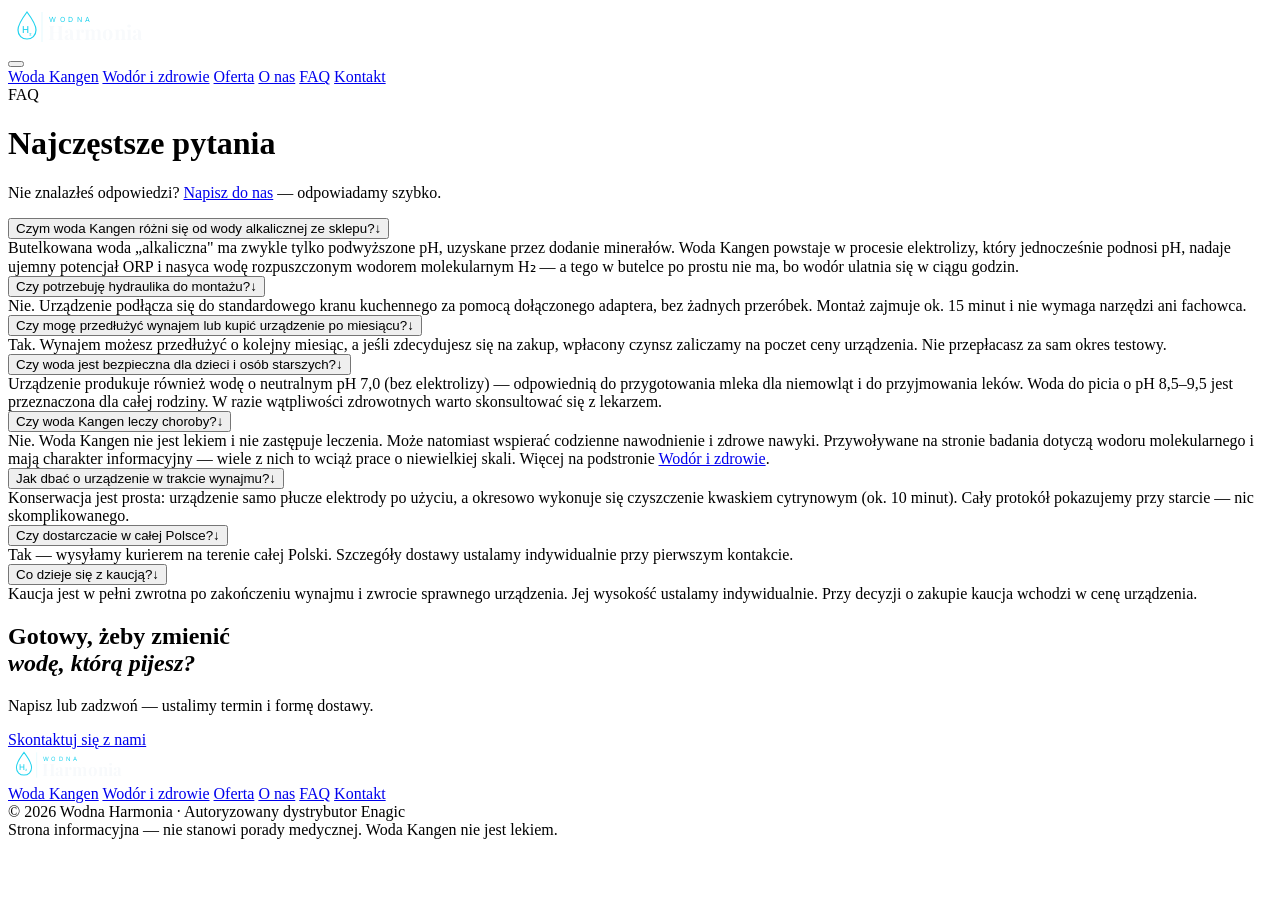
==== faq.html @ f861842d "Add files via upload" ====
<!DOCTYPE html>
<html lang="pl">
<head>
<meta charset="UTF-8">
<meta name="viewport" content="width=device-width, initial-scale=1.0">
<title>FAQ — najczęstsze pytania o wodę Kangen | Wodna Harmonia</title>
<meta name="description" content="Odpowiedzi na najczęstsze pytania o wynajem i zakup jonizatora Enagic, montaż, bezpieczeństwo wody Kangen oraz różnice względem wody alkalicznej ze sklepu.">
<meta name="keywords" content="woda kangen pytania, jonizator wody wynajem, kangen k8 montaż, woda wodorowa FAQ, jonizator Enagic">
<link rel="canonical" href="https://wodnaharmonia.pl/faq.html">
<script type="application/ld+json">
{
  "@context": "https://schema.org",
  "@type": "FAQPage",
  "mainEntity": [
    {"@type":"Question","name":"Czym woda Kangen różni się od wody alkalicznej ze sklepu?","acceptedAnswer":{"@type":"Answer","text":"Butelkowana woda alkaliczna ma zwykle tylko podwyższone pH, uzyskane przez dodanie minerałów. Woda Kangen powstaje w procesie elektrolizy, który jednocześnie podnosi pH, nadaje ujemny potencjał ORP i nasyca wodę rozpuszczonym wodorem molekularnym H₂, który ulatnia się z butelki w ciągu godzin."}},
    {"@type":"Question","name":"Czy potrzebuję hydraulika do montażu jonizatora?","acceptedAnswer":{"@type":"Answer","text":"Nie. Urządzenie podłącza się do standardowego kranu kuchennego za pomocą dołączonego adaptera, bez przeróbek. Montaż zajmuje około 15 minut i nie wymaga narzędzi ani fachowca."}},
    {"@type":"Question","name":"Czy mogę przedłużyć wynajem lub kupić urządzenie po miesiącu?","acceptedAnswer":{"@type":"Answer","text":"Tak. Wynajem możesz przedłużyć o kolejny miesiąc, a jeśli zdecydujesz się na zakup, wpłacony czynsz zaliczamy na poczet ceny urządzenia."}},
    {"@type":"Question","name":"Czy woda Kangen jest bezpieczna dla dzieci i osób starszych?","acceptedAnswer":{"@type":"Answer","text":"Urządzenie produkuje również wodę o neutralnym pH 7,0 bez elektrolizy, odpowiednią do przygotowania mleka dla niemowląt i do przyjmowania leków. Woda do picia o pH 8,5–9,5 jest przeznaczona dla całej rodziny."}},
    {"@type":"Question","name":"Czy woda Kangen leczy choroby?","acceptedAnswer":{"@type":"Answer","text":"Nie. Woda Kangen nie jest lekiem i nie zastępuje leczenia. Może wspierać codzienne nawodnienie i zdrowe nawyki. Przywoływane badania dotyczą wodoru molekularnego i mają charakter informacyjny."}},
    {"@type":"Question","name":"Czy dostarczacie jonizator w całej Polsce?","acceptedAnswer":{"@type":"Answer","text":"Tak, wysyłamy kurierem na terenie całej Polski. Szczegóły dostawy ustalamy indywidualnie przy pierwszym kontakcie."}},
    {"@type":"Question","name":"Co dzieje się z kaucją za wynajem?","acceptedAnswer":{"@type":"Answer","text":"Kaucja jest w pełni zwrotna po zakończeniu wynajmu i zwrocie sprawnego urządzenia. Przy decyzji o zakupie kaucja wchodzi w cenę urządzenia."}}
  ]
}
</script>
<link rel="icon" type="image/svg+xml" href="data:image/svg+xml,<svg xmlns='http://www.w3.org/2000/svg' viewBox='0 0 32 32'><rect width='32' height='32' rx='6' fill='%230a1628'/><path d='M16 4 C16 4 8 14 8 19 C8 23.4 11.6 27 16 27 C20.4 27 24 23.4 24 19 C24 14 16 4 16 4Z' fill='none' stroke='%2322d3ee' stroke-width='1.5'/><text x='11' y='21' font-size='9' font-weight='500' fill='%2322d3ee' font-family='Inter,sans-serif'>H</text><text x='18' y='22' font-size='6' fill='%2322d3ee' font-family='Inter,sans-serif'>₂</text></svg>">
<link rel="preconnect" href="https://fonts.googleapis.com">
<link rel="preconnect" href="https://fonts.gstatic.com" crossorigin>
<link href="https://fonts.googleapis.com/css2?family=Playfair+Display:wght@700;900&family=Inter:wght@300;400;500;600&display=swap" rel="stylesheet">
<link rel="stylesheet" href="assets/styles.css">
</head>
<body>

<div class="bg-base"></div>
<div class="bubble-field" id="bubbles" aria-hidden="true"></div>

<nav>
  <div class="nav-logo">
    <a href="index.html" aria-label="Wodna Harmonia — strona główna">
      <svg height="38" viewBox="0 0 160 38" fill="none" xmlns="http://www.w3.org/2000/svg">
        <path d="M19 4 C19 4 10 16 10 22 C10 27.5 14 31 19 31 C24 31 28 27.5 28 22 C28 16 19 4 19 4Z" fill="none" stroke="#22d3ee" stroke-width="1.2"/>
        <text x="13.5" y="24.5" font-size="9.5" font-weight="500" fill="#22d3ee" font-family="Inter,sans-serif">H</text>
        <text x="20.5" y="25.5" font-size="6" font-weight="400" fill="#22d3ee" font-family="Inter,sans-serif">₂</text>
        <line x1="34" y1="4" x2="34" y2="34" stroke="#22d3ee" stroke-width="0.4" stroke-opacity="0.3"/>
        <text x="41" y="14" font-size="7" font-weight="400" fill="#22d3ee" font-family="Inter,sans-serif" letter-spacing="3.5">WODNA</text>
        <text x="40" y="32" font-size="20" font-weight="700" fill="#f8fafc" font-family="Playfair Display,Georgia,serif" letter-spacing="0.3">Harmonia</text>
      </svg>
    </a>
  </div>
  <button class="nav-toggle" id="navToggle" aria-label="Otwórz menu" aria-expanded="false">
    <span></span><span></span><span></span>
  </button>
  <div class="nav-links" id="navLinks">
    <a href="woda-kangen.html">Woda Kangen</a>
    <a href="wodor-i-zdrowie.html">Wodór i zdrowie</a>
    <a href="oferta.html">Oferta</a>
    <a href="o-nas.html">O nas</a>
    <a href="faq.html" class="active" aria-current="page">FAQ</a>
    <a href="kontakt.html" class="nav-cta">Kontakt</a>
  </div>
</nav>

<header class="page-head">
  <div class="container">
    <div class="section-eyebrow">FAQ</div>
    <h1 class="section-title">Najczęstsze pytania</h1>
    <p class="section-lead">Nie znalazłeś odpowiedzi? <a href="kontakt.html" class="teaser-link">Napisz do nas</a> — odpowiadamy szybko.</p>
  </div>
</header>

<section>
  <div class="container">
    <div class="faq-list">
      <div class="faq-item">
        <button class="faq-q">Czym woda Kangen różni się od wody alkalicznej ze sklepu?<span class="faq-arrow">↓</span></button>
        <div class="faq-a">Butelkowana woda „alkaliczna" ma zwykle tylko podwyższone pH, uzyskane przez dodanie minerałów. Woda Kangen powstaje w procesie elektrolizy, który jednocześnie podnosi pH, nadaje ujemny potencjał ORP i nasyca wodę rozpuszczonym wodorem molekularnym H₂ — a tego w butelce po prostu nie ma, bo wodór ulatnia się w ciągu godzin.</div>
      </div>
      <div class="faq-item">
        <button class="faq-q">Czy potrzebuję hydraulika do montażu?<span class="faq-arrow">↓</span></button>
        <div class="faq-a">Nie. Urządzenie podłącza się do standardowego kranu kuchennego za pomocą dołączonego adaptera, bez żadnych przeróbek. Montaż zajmuje ok. 15 minut i nie wymaga narzędzi ani fachowca.</div>
      </div>
      <div class="faq-item">
        <button class="faq-q">Czy mogę przedłużyć wynajem lub kupić urządzenie po miesiącu?<span class="faq-arrow">↓</span></button>
        <div class="faq-a">Tak. Wynajem możesz przedłużyć o kolejny miesiąc, a jeśli zdecydujesz się na zakup, wpłacony czynsz zaliczamy na poczet ceny urządzenia. Nie przepłacasz za sam okres testowy.</div>
      </div>
      <div class="faq-item">
        <button class="faq-q">Czy woda jest bezpieczna dla dzieci i osób starszych?<span class="faq-arrow">↓</span></button>
        <div class="faq-a">Urządzenie produkuje również wodę o neutralnym pH 7,0 (bez elektrolizy) — odpowiednią do przygotowania mleka dla niemowląt i do przyjmowania leków. Woda do picia o pH 8,5–9,5 jest przeznaczona dla całej rodziny. W razie wątpliwości zdrowotnych warto skonsultować się z lekarzem.</div>
      </div>
      <div class="faq-item">
        <button class="faq-q">Czy woda Kangen leczy choroby?<span class="faq-arrow">↓</span></button>
        <div class="faq-a">Nie. Woda Kangen nie jest lekiem i nie zastępuje leczenia. Może natomiast wspierać codzienne nawodnienie i zdrowe nawyki. Przywoływane na stronie badania dotyczą wodoru molekularnego i mają charakter informacyjny — wiele z nich to wciąż prace o niewielkiej skali. Więcej na podstronie <a href="wodor-i-zdrowie.html" class="teaser-link">Wodór i zdrowie</a>.</div>
      </div>
      <div class="faq-item">
        <button class="faq-q">Jak dbać o urządzenie w trakcie wynajmu?<span class="faq-arrow">↓</span></button>
        <div class="faq-a">Konserwacja jest prosta: urządzenie samo płucze elektrody po użyciu, a okresowo wykonuje się czyszczenie kwaskiem cytrynowym (ok. 10 minut). Cały protokół pokazujemy przy starcie — nic skomplikowanego.</div>
      </div>
      <div class="faq-item">
        <button class="faq-q">Czy dostarczacie w całej Polsce?<span class="faq-arrow">↓</span></button>
        <div class="faq-a">Tak — wysyłamy kurierem na terenie całej Polski. Szczegóły dostawy ustalamy indywidualnie przy pierwszym kontakcie.</div>
      </div>
      <div class="faq-item">
        <button class="faq-q">Co dzieje się z kaucją?<span class="faq-arrow">↓</span></button>
        <div class="faq-a">Kaucja jest w pełni zwrotna po zakończeniu wynajmu i zwrocie sprawnego urządzenia. Jej wysokość ustalamy indywidualnie. Przy decyzji o zakupie kaucja wchodzi w cenę urządzenia.</div>
      </div>
    </div>
  </div>
</section>

<section class="cta-final divider-top">
  <div class="container">
    <h2>Gotowy, żeby zmienić<br><em style="color:var(--electric);">wodę, którą pijesz?</em></h2>
    <p>Napisz lub zadzwoń — ustalimy termin i formę dostawy.</p>
    <a href="kontakt.html" class="btn-primary">Skontaktuj się z nami</a>
  </div>
</section>

<footer>
  <div class="footer-grid">
    <div class="nav-logo">
      <svg height="32" viewBox="0 0 160 38" fill="none" xmlns="http://www.w3.org/2000/svg">
        <path d="M19 4 C19 4 10 16 10 22 C10 27.5 14 31 19 31 C24 31 28 27.5 28 22 C28 16 19 4 19 4Z" fill="none" stroke="#22d3ee" stroke-width="1.2"/>
        <text x="13.5" y="24.5" font-size="9.5" font-weight="500" fill="#22d3ee" font-family="Inter,sans-serif">H</text>
        <text x="20.5" y="25.5" font-size="6" font-weight="400" fill="#22d3ee" font-family="Inter,sans-serif">₂</text>
        <line x1="34" y1="4" x2="34" y2="34" stroke="#22d3ee" stroke-width="0.4" stroke-opacity="0.3"/>
        <text x="41" y="14" font-size="7" font-weight="400" fill="#22d3ee" font-family="Inter,sans-serif" letter-spacing="3.5">WODNA</text>
        <text x="40" y="32" font-size="20" font-weight="700" fill="#f8fafc" font-family="Playfair Display,Georgia,serif" letter-spacing="0.3">Harmonia</text>
      </svg>
    </div>
    <div class="footer-links">
      <a href="woda-kangen.html">Woda Kangen</a>
      <a href="wodor-i-zdrowie.html">Wodór i zdrowie</a>
      <a href="oferta.html">Oferta</a>
      <a href="o-nas.html">O nas</a>
      <a href="faq.html">FAQ</a>
      <a href="kontakt.html">Kontakt</a>
    </div>
  </div>
  <div class="footer-bottom">
    <div>© 2026 Wodna Harmonia · Autoryzowany dystrybutor Enagic</div>
    <div>Strona informacyjna — nie stanowi porady medycznej. Woda Kangen nie jest lekiem.</div>
  </div>
</footer>

<script src="assets/script.js" defer></script>
</body>
</html>
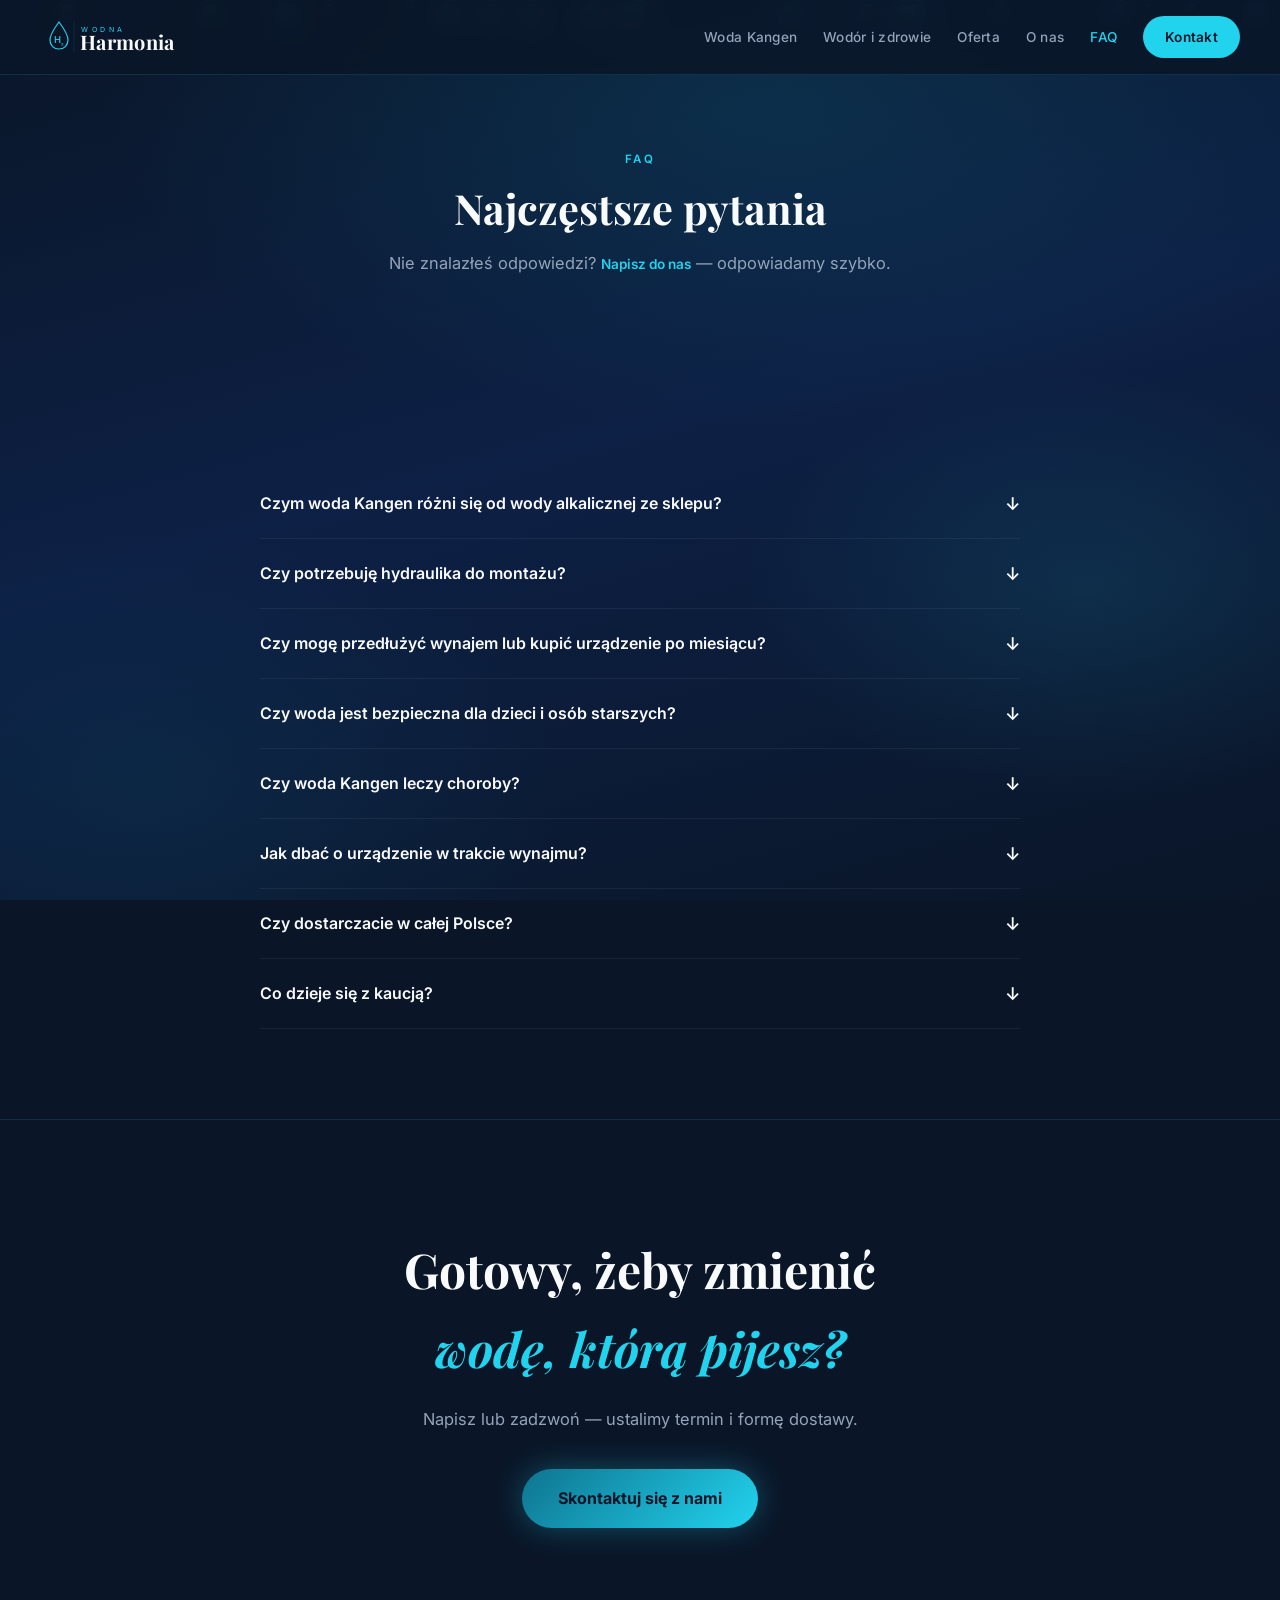
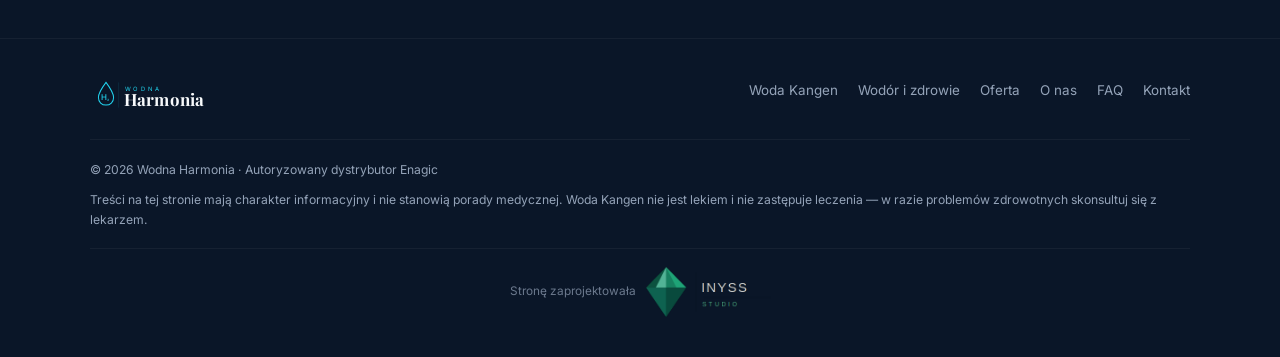
==== commit 72736932: "Add files via upload" ====
--- a/faq.html
+++ b/faq.html
@@ -3,6 +3,8 @@
 <head>
 <meta charset="UTF-8">
 <meta name="viewport" content="width=device-width, initial-scale=1.0">
+<meta name="theme-color" content="#0a1628">
+<meta name="robots" content="index, follow">
 <title>FAQ — najczęstsze pytania o wodę Kangen | Wodna Harmonia</title>
 <meta name="description" content="Odpowiedzi na najczęstsze pytania o wynajem i zakup jonizatora Enagic, montaż, bezpieczeństwo wody Kangen oraz różnice względem wody alkalicznej ze sklepu.">
 <meta name="keywords" content="woda kangen pytania, jonizator wody wynajem, kangen k8 montaż, woda wodorowa FAQ, jonizator Enagic">
@@ -14,11 +16,11 @@
   "mainEntity": [
     {"@type":"Question","name":"Czym woda Kangen różni się od wody alkalicznej ze sklepu?","acceptedAnswer":{"@type":"Answer","text":"Butelkowana woda alkaliczna ma zwykle tylko podwyższone pH, uzyskane przez dodanie minerałów. Woda Kangen powstaje w procesie elektrolizy, który jednocześnie podnosi pH, nadaje ujemny potencjał ORP i nasyca wodę rozpuszczonym wodorem molekularnym H₂, który ulatnia się z butelki w ciągu godzin."}},
     {"@type":"Question","name":"Czy potrzebuję hydraulika do montażu jonizatora?","acceptedAnswer":{"@type":"Answer","text":"Nie. Urządzenie podłącza się do standardowego kranu kuchennego za pomocą dołączonego adaptera, bez przeróbek. Montaż zajmuje około 15 minut i nie wymaga narzędzi ani fachowca."}},
-    {"@type":"Question","name":"Czy mogę przedłużyć wynajem lub kupić urządzenie po miesiącu?","acceptedAnswer":{"@type":"Answer","text":"Tak. Wynajem możesz przedłużyć o kolejny miesiąc, a jeśli zdecydujesz się na zakup, wpłacony czynsz zaliczamy na poczet ceny urządzenia."}},
+    {"@type":"Question","name":"Czy mogę przedłużyć wynajem lub kupić urządzenie po miesiącu?","acceptedAnswer":{"@type":"Answer","text":"Tak. Wynajem możesz przedłużyć o kolejny miesiąc. Jeśli zdecydujesz się na własny jonizator, jako autoryzowani dystrybutorzy Enagic pomożemy Ci go kupić."}},
     {"@type":"Question","name":"Czy woda Kangen jest bezpieczna dla dzieci i osób starszych?","acceptedAnswer":{"@type":"Answer","text":"Urządzenie produkuje również wodę o neutralnym pH 7,0 bez elektrolizy, odpowiednią do przygotowania mleka dla niemowląt i do przyjmowania leków. Woda do picia o pH 8,5–9,5 jest przeznaczona dla całej rodziny."}},
     {"@type":"Question","name":"Czy woda Kangen leczy choroby?","acceptedAnswer":{"@type":"Answer","text":"Nie. Woda Kangen nie jest lekiem i nie zastępuje leczenia. Może wspierać codzienne nawodnienie i zdrowe nawyki. Przywoływane badania dotyczą wodoru molekularnego i mają charakter informacyjny."}},
     {"@type":"Question","name":"Czy dostarczacie jonizator w całej Polsce?","acceptedAnswer":{"@type":"Answer","text":"Tak, wysyłamy kurierem na terenie całej Polski. Szczegóły dostawy ustalamy indywidualnie przy pierwszym kontakcie."}},
-    {"@type":"Question","name":"Co dzieje się z kaucją za wynajem?","acceptedAnswer":{"@type":"Answer","text":"Kaucja jest w pełni zwrotna po zakończeniu wynajmu i zwrocie sprawnego urządzenia. Przy decyzji o zakupie kaucja wchodzi w cenę urządzenia."}}
+    {"@type":"Question","name":"Co dzieje się z kaucją za wynajem?","acceptedAnswer":{"@type":"Answer","text":"Kaucja jest w pełni zwrotna po zakończeniu wynajmu i zwrocie sprawnego urządzenia."}}
   ]
 }
 </script>
@@ -80,7 +82,7 @@
       </div>
       <div class="faq-item">
         <button class="faq-q">Czy mogę przedłużyć wynajem lub kupić urządzenie po miesiącu?<span class="faq-arrow">↓</span></button>
-        <div class="faq-a">Tak. Wynajem możesz przedłużyć o kolejny miesiąc, a jeśli zdecydujesz się na zakup, wpłacony czynsz zaliczamy na poczet ceny urządzenia. Nie przepłacasz za sam okres testowy.</div>
+        <div class="faq-a">Tak. Wynajem możesz przedłużyć o kolejny miesiąc. A jeśli zdecydujesz się na własny jonizator, jako autoryzowani dystrybutorzy Enagic pomożemy Ci go kupić.</div>
       </div>
       <div class="faq-item">
         <button class="faq-q">Czy woda jest bezpieczna dla dzieci i osób starszych?<span class="faq-arrow">↓</span></button>
@@ -100,7 +102,7 @@
       </div>
       <div class="faq-item">
         <button class="faq-q">Co dzieje się z kaucją?<span class="faq-arrow">↓</span></button>
-        <div class="faq-a">Kaucja jest w pełni zwrotna po zakończeniu wynajmu i zwrocie sprawnego urządzenia. Jej wysokość ustalamy indywidualnie. Przy decyzji o zakupie kaucja wchodzi w cenę urządzenia.</div>
+        <div class="faq-a">Kaucja jest w pełni zwrotna po zakończeniu wynajmu i zwrocie sprawnego urządzenia. Jej wysokość ustalamy indywidualnie.</div>
       </div>
     </div>
   </div>
@@ -137,7 +139,13 @@
   </div>
   <div class="footer-bottom">
     <div>© 2026 Wodna Harmonia · Autoryzowany dystrybutor Enagic</div>
-    <div>Strona informacyjna — nie stanowi porady medycznej. Woda Kangen nie jest lekiem.</div>
+    <div>Treści na tej stronie mają charakter informacyjny i nie stanowią porady medycznej. Woda Kangen nie jest lekiem i nie zastępuje leczenia — w razie problemów zdrowotnych skonsultuj się z lekarzem.</div>
+  </div>
+  <div class="footer-credit">
+    <span>Stronę zaprojektowała</span>
+    <a href="https://inyss-studio.pl" target="_blank" rel="noopener">
+      <img width="125" height="50" loading="lazy" decoding="async" src="[data-uri]" alt="Inyss Studio">
+    </a>
   </div>
 </footer>
 
--- a/assets/styles.css
+++ b/assets/styles.css
@@ -0,0 +1,397 @@
+/* ============================================================
+   WODNA HARMONIA — wspólne style dla wszystkich podstron
+   Edytuj ten jeden plik, żeby zmienić wygląd całej witryny.
+   ============================================================ */
+
+:root {
+  --ink: #0a1628;
+  --deep: #0d2045;
+  --mid: #1a3a6b;
+  --teal: #0e7490;
+  --electric: #22d3ee;
+  --glow: #67e8f9;
+  --white: #f8fafc;
+  --muted: #94a3b8;
+  --card: rgba(255,255,255,0.04);
+  --border: rgba(34,211,238,0.15);
+}
+
+*, *::before, *::after { box-sizing: border-box; margin: 0; padding: 0; }
+html { scroll-behavior: smooth; }
+
+body {
+  font-family: 'Inter', sans-serif;
+  background: var(--ink);
+  color: var(--white);
+  overflow-x: hidden;
+  line-height: 1.65;
+}
+
+/* ── TŁO + BĄBELKI H₂ — widoczne na całej stronie, na każdej podstronie ── */
+.bg-base {
+  position: fixed; inset: 0; z-index: -2;
+  background:
+    radial-gradient(ellipse 80% 55% at 60% 12%, rgba(14,116,144,0.22) 0%, transparent 65%),
+    radial-gradient(ellipse 45% 40% at 85% 65%, rgba(34,211,238,0.10) 0%, transparent 60%),
+    radial-gradient(ellipse 50% 45% at 12% 88%, rgba(14,116,144,0.12) 0%, transparent 65%),
+    linear-gradient(165deg, #0a1628 0%, #0d2045 48%, #0a1628 100%);
+}
+.bubble-field { position: fixed; inset: 0; z-index: -1; overflow: hidden; pointer-events: none; }
+.bubble {
+  position: absolute; border-radius: 50%;
+  border: 1px solid rgba(34,211,238,0.28);
+  animation: rise linear infinite;
+}
+.bubble::after {
+  content: ''; position: absolute; inset: 3px; border-radius: 50%;
+  background: radial-gradient(circle at 30% 30%, rgba(103,232,249,0.35), transparent 70%);
+}
+@keyframes rise {
+  0%   { transform: translateY(110vh) scale(1);   opacity: 0; }
+  8%   { opacity: 0.9; }
+  92%  { opacity: 0.5; }
+  100% { transform: translateY(-12vh) scale(0.55); opacity: 0; }
+}
+nav, section, footer, main { position: relative; z-index: 1; }
+section { background: transparent; }
+
+/* ── NAWIGACJA (wspólna na wszystkich podstronach) ── */
+nav {
+  position: fixed; top: 0; width: 100%; z-index: 100;
+  padding: 16px 40px;
+  display: flex; justify-content: space-between; align-items: center;
+  background: rgba(10,22,40,0.88);
+  backdrop-filter: blur(12px);
+  border-bottom: 1px solid var(--border);
+}
+.nav-logo { display: flex; align-items: center; }
+.nav-logo a { display: flex; }
+.nav-logo svg { display: block; }
+.nav-toggle {
+  display: none; flex-direction: column; justify-content: center; gap: 5px;
+  width: 34px; height: 34px; background: none; border: none; cursor: pointer; padding: 0;
+}
+.nav-toggle span { display: block; width: 100%; height: 2px; background: var(--white); border-radius: 2px; }
+.nav-links { display: flex; gap: 26px; align-items: center; }
+.nav-links a {
+  color: var(--muted); text-decoration: none;
+  font-size: 0.85rem; font-weight: 500; letter-spacing: 0.02em;
+  transition: color 0.2s;
+}
+.nav-links a:hover { color: var(--electric); }
+.nav-links a.active { color: var(--electric); }
+.nav-cta {
+  background: var(--electric) !important; color: var(--ink) !important;
+  padding: 10px 22px; border-radius: 50px;
+  font-weight: 600 !important; letter-spacing: 0.02em;
+  transition: all 0.2s;
+}
+.nav-cta:hover { background: var(--glow) !important; transform: translateY(-1px); }
+
+@media (max-width: 880px) {
+  .nav-toggle { display: flex; }
+  .nav-links {
+    position: fixed; top: 66px; left: 0; right: 0;
+    background: rgba(10,22,40,0.97); backdrop-filter: blur(12px);
+    flex-direction: column; align-items: stretch; gap: 0;
+    border-bottom: 1px solid var(--border);
+    max-height: 0; overflow: hidden; transition: max-height 0.3s ease;
+  }
+  .nav-links.open { max-height: 420px; }
+  .nav-links a:not(.nav-cta) { padding: 16px 24px; border-bottom: 1px solid rgba(255,255,255,0.06); }
+  .nav-links a.nav-cta { margin: 14px 24px; text-align: center; border-radius: 50px; }
+}
+
+/* ── HERO (tylko strona główna) ── */
+.hero {
+  min-height: 92vh;
+  display: flex; align-items: center; justify-content: center;
+  position: relative; overflow: hidden;
+  padding: 130px 40px 70px; text-align: center;
+}
+.hero-content { max-width: 760px; }
+.hero-eyebrow {
+  display: inline-block;
+  font-size: 0.72rem; font-weight: 500;
+  letter-spacing: 0.15em; text-transform: uppercase;
+  color: var(--electric);
+  border: 1px solid var(--border);
+  padding: 7px 18px; border-radius: 50px;
+  margin-bottom: 28px;
+  background: rgba(34,211,238,0.06);
+}
+.hero h1 {
+  font-family: 'Playfair Display', serif;
+  font-size: clamp(2.3rem, 6vw, 4.1rem);
+  font-weight: 900; line-height: 1.1;
+  margin-bottom: 22px; letter-spacing: -0.02em;
+}
+.hero h1 em { font-style: normal; color: var(--electric); }
+.hero-sub {
+  font-size: 1.1rem; font-weight: 300; color: #cbd5e1;
+  max-width: 560px; margin: 0 auto 40px; line-height: 1.75;
+}
+.hero-actions { display: flex; gap: 16px; justify-content: center; flex-wrap: wrap; }
+.btn-primary {
+  background: linear-gradient(135deg, var(--teal), var(--electric));
+  color: var(--ink); font-weight: 700;
+  padding: 16px 36px; border-radius: 50px;
+  text-decoration: none; font-size: 1rem;
+  display: inline-block; border: none; cursor: pointer;
+  transition: all 0.25s; box-shadow: 0 0 30px rgba(34,211,238,0.3);
+}
+.btn-primary:hover { transform: translateY(-2px); box-shadow: 0 0 50px rgba(34,211,238,0.5); }
+.btn-ghost {
+  border: 1px solid var(--border); color: var(--white); font-weight: 500;
+  padding: 16px 36px; border-radius: 50px;
+  text-decoration: none; font-size: 1rem; display: inline-block;
+  transition: all 0.2s; background: rgba(255,255,255,0.03);
+}
+.btn-ghost:hover { background: rgba(255,255,255,0.07); border-color: var(--electric); }
+.hero-stats { margin-top: 56px; display: flex; gap: 40px; justify-content: center; flex-wrap: wrap; }
+.stat { text-align: center; }
+.stat-num { font-family: 'Playfair Display', serif; font-size: 1.8rem; font-weight: 700; color: var(--electric); display: block; }
+.stat-label { font-size: 0.74rem; color: var(--muted); letter-spacing: 0.04em; }
+
+/* ── NAGŁÓWEK PODSTRONY (zamiast pełnego hero) ── */
+.page-head { padding: 150px 40px 50px; text-align: center; }
+.page-head .container { max-width: 760px; margin: 0 auto; }
+.page-head .section-lead { margin: 0 auto; }
+
+/* ── WSPÓLNE: SEKCJA / KONTENER / NAGŁÓWKI ── */
+section { padding: 90px 40px; }
+.container { max-width: 1100px; margin: 0 auto; }
+.section-eyebrow {
+  font-size: 0.72rem; font-weight: 600;
+  letter-spacing: 0.18em; text-transform: uppercase;
+  color: var(--electric); margin-bottom: 14px;
+}
+.section-title {
+  font-family: 'Playfair Display', serif;
+  font-size: clamp(1.7rem, 4vw, 2.6rem);
+  font-weight: 700; line-height: 1.2; margin-bottom: 16px;
+}
+.section-lead { color: var(--muted); font-size: 1.03rem; max-width: 600px; line-height: 1.7; }
+.divider-top { border-top: 1px solid rgba(34,211,238,0.08); }
+
+/* ── TEASER KARTY (strona główna) ── */
+.teaser-grid { display: grid; grid-template-columns: repeat(3, 1fr); gap: 22px; margin-top: 52px; }
+.teaser-card {
+  background: var(--card); border: 1px solid var(--border);
+  border-radius: 20px; padding: 32px 26px;
+  display: flex; flex-direction: column; transition: all 0.25s;
+}
+.teaser-card:hover { transform: translateY(-4px); border-color: rgba(34,211,238,0.4); background: rgba(34,211,238,0.05); }
+.teaser-icon { font-size: 1.8rem; margin-bottom: 14px; }
+.teaser-card h3 { font-size: 1.08rem; font-weight: 600; margin-bottom: 10px; }
+.teaser-card p { font-size: 0.88rem; color: var(--muted); line-height: 1.6; flex-grow: 1; margin-bottom: 18px; }
+.teaser-link { color: var(--electric); font-weight: 600; font-size: 0.85rem; text-decoration: none; }
+.teaser-link:hover { text-decoration: underline; }
+
+/* ── PROBLEM: CO PIJESZ ── */
+.danger-grid { display: grid; grid-template-columns: 1fr 1fr; gap: 32px; margin-top: 52px; align-items: start; }
+.danger-card {
+  background: rgba(239,68,68,0.05); border: 1px solid rgba(239,68,68,0.2);
+  border-radius: 20px; padding: 30px 26px;
+}
+.danger-card h3 {
+  font-family: 'Playfair Display', serif; font-size: 1.2rem; font-weight: 700;
+  color: #f87171; margin-bottom: 18px;
+}
+.danger-item { display: flex; gap: 12px; margin-bottom: 15px; font-size: 0.9rem; line-height: 1.55; color: #cbd5e1; }
+.danger-item:last-child { margin-bottom: 0; }
+.danger-dot { color: #f87171; font-size: 1.1rem; flex-shrink: 0; line-height: 1.3; }
+.stat-highlight {
+  background: rgba(239,68,68,0.08); border: 1px solid rgba(239,68,68,0.25);
+  border-radius: 12px; padding: 20px; margin-top: 24px; text-align: center;
+}
+.stat-highlight .big { font-family: 'Playfair Display', serif; font-size: 2.5rem; font-weight: 900; color: #f87171; }
+.stat-highlight .label { font-size: 0.8rem; color: var(--muted); margin-top: 4px; line-height: 1.5; }
+.safe-card { background: rgba(34,211,238,0.06); border: 1px solid var(--border); border-radius: 20px; padding: 32px 28px; }
+.safe-card h3 { font-family: 'Playfair Display', serif; font-size: 1.2rem; font-weight: 700; color: var(--electric); margin-bottom: 20px; }
+.safe-item { display: flex; gap: 12px; margin-bottom: 15px; font-size: 0.9rem; line-height: 1.55; color: #cbd5e1; }
+.safe-dot { color: var(--electric); flex-shrink: 0; }
+.source-note { margin-top: 22px; padding: 14px 16px; background: rgba(255,255,255,0.03); border-radius: 10px; font-size: 0.76rem; color: rgba(148,163,184,0.75); line-height: 1.55; }
+
+/* ── JAK DZIAŁA JONIZATOR ── */
+.core-grid { display: grid; grid-template-columns: repeat(3, 1fr); gap: 22px; margin-top: 52px; }
+.core-card { background: var(--card); border: 1px solid var(--border); border-radius: 20px; padding: 32px 26px; transition: all 0.25s; }
+.core-card:hover { transform: translateY(-4px); border-color: rgba(34,211,238,0.4); background: rgba(34,211,238,0.05); }
+.core-step { font-family: 'Playfair Display', serif; font-size: 0.8rem; font-weight: 700; color: var(--electric); letter-spacing: 0.1em; opacity: 0.7; margin-bottom: 14px; }
+.core-icon { font-size: 2rem; margin-bottom: 14px; }
+.core-card h3 { font-size: 1.12rem; font-weight: 600; margin-bottom: 10px; }
+.core-card p { font-size: 0.9rem; color: var(--muted); line-height: 1.6; }
+.core-card .accent { color: var(--electric); font-weight: 600; }
+
+/* ── WODÓR / ZDROWIE ── */
+.h2-grid { display: grid; grid-template-columns: repeat(auto-fit, minmax(250px, 1fr)); gap: 20px; margin-top: 52px; }
+.h2-card { background: var(--card); border: 1px solid var(--border); border-radius: 20px; padding: 28px 24px; }
+.h2-card .ic { font-size: 1.6rem; margin-bottom: 12px; }
+.h2-card h3 { font-size: 1.02rem; font-weight: 600; margin-bottom: 8px; }
+.h2-card p { font-size: 0.88rem; color: var(--muted); line-height: 1.6; }
+.h2-card .ref { display: block; margin-top: 12px; font-size: 0.72rem; color: rgba(148,163,184,0.7); font-style: italic; }
+.h2-quote { margin-top: 36px; padding: 32px 36px; background: rgba(34,211,238,0.05); border: 1px solid var(--border); border-left: 3px solid var(--electric); border-radius: 0 16px 16px 0; }
+.h2-quote p { font-family: 'Playfair Display', serif; font-size: 1.15rem; line-height: 1.55; color: var(--white); }
+.h2-quote .src { display: block; margin-top: 14px; font-size: 0.82rem; color: var(--muted); font-style: normal; font-family: 'Inter', sans-serif; }
+.disclaimer-box { margin-top: 28px; padding: 18px 22px; background: rgba(255,255,255,0.03); border: 1px solid rgba(255,255,255,0.08); border-radius: 14px; font-size: 0.83rem; color: var(--muted); line-height: 1.65; }
+
+/* ── JAPONIA / WYRÓB MEDYCZNY ── */
+.jp-grid { display: grid; grid-template-columns: 1fr 1fr; gap: 56px; align-items: center; margin-top: 52px; }
+.jp-visual { background: linear-gradient(135deg, rgba(14,116,144,0.18), rgba(10,22,40,0.6)); border: 1px solid var(--border); border-radius: 24px; padding: 44px 36px; text-align: center; position: relative; overflow: hidden; }
+.jp-flag { font-size: 2.5rem; margin-bottom: 8px; }
+.jp-visual .big { font-family: 'Playfair Display', serif; font-size: 1.45rem; font-weight: 700; color: var(--electric); margin-bottom: 6px; line-height: 1.3; }
+.jp-visual .small { color: var(--muted); font-size: 0.88rem; margin-bottom: 28px; }
+.jp-certs { display: grid; grid-template-columns: 1fr 1fr; gap: 12px; }
+.jp-cert { background: rgba(255,255,255,0.04); border: 1px solid var(--border); border-radius: 12px; padding: 14px 12px; }
+.jp-cert .v { font-family: 'Playfair Display', serif; font-size: 1.08rem; font-weight: 700; color: var(--electric); }
+.jp-cert .k { font-size: 0.7rem; color: var(--muted); margin-top: 3px; }
+.jp-points { list-style: none; }
+.jp-points li { padding: 16px 0; border-bottom: 1px solid rgba(255,255,255,0.06); display: flex; gap: 14px; align-items: flex-start; }
+.jp-points li:last-child { border-bottom: none; }
+.jp-bullet { width: 30px; height: 30px; flex-shrink: 0; border-radius: 50%; background: rgba(34,211,238,0.1); border: 1px solid var(--border); display: flex; align-items: center; justify-content: center; font-size: 0.85rem; }
+.jp-points .t { font-weight: 600; margin-bottom: 3px; font-size: 0.95rem; }
+.jp-points .d { font-size: 0.86rem; color: var(--muted); line-height: 1.55; }
+
+/* ── 5 RODZAJÓW WODY ── */
+.waters-grid { display: grid; grid-template-columns: repeat(auto-fit, minmax(190px, 1fr)); gap: 16px; margin-top: 52px; }
+.water-card { background: var(--card); border: 1px solid var(--border); border-radius: 20px; padding: 26px 22px; transition: all 0.25s; }
+.water-card:hover { transform: translateY(-4px); border-color: rgba(34,211,238,0.4); background: rgba(34,211,238,0.05); }
+.water-tag { display: inline-block; font-size: 0.64rem; font-weight: 600; letter-spacing: 0.1em; text-transform: uppercase; padding: 3px 10px; border-radius: 50px; margin-bottom: 14px; }
+.water-ph { font-family: 'Playfair Display', serif; font-size: 1.65rem; font-weight: 700; margin-bottom: 6px; }
+.water-name { font-weight: 600; font-size: 0.95rem; margin-bottom: 8px; }
+.water-use { font-size: 0.82rem; color: var(--muted); line-height: 1.5; }
+
+/* ── DODATKOWE ZASTOSOWANIA + PDF ── */
+.bonus-wrap { margin-top: 44px; display: grid; grid-template-columns: 1.2fr 1fr; gap: 24px; align-items: stretch; }
+.bonus-card { background: var(--card); border: 1px solid var(--border); border-radius: 20px; padding: 32px 30px; }
+.bonus-card h3 { font-size: 1.08rem; font-weight: 600; margin-bottom: 16px; }
+.bonus-list { display: grid; grid-template-columns: 1fr 1fr; gap: 10px 20px; }
+.bonus-list div { font-size: 0.88rem; color: var(--muted); padding: 6px 0; display: flex; gap: 8px; }
+.bonus-list div::before { content: "✦"; color: var(--electric); flex-shrink: 0; }
+.pdf-card { background: linear-gradient(135deg, rgba(14,116,144,0.22), rgba(10,22,40,0.5)); border: 1px solid var(--border); border-radius: 20px; padding: 32px 30px; text-align: center; display: flex; flex-direction: column; justify-content: center; }
+.pdf-card .ic { font-size: 2.3rem; margin-bottom: 14px; }
+.pdf-card h3 { font-family: 'Playfair Display', serif; font-size: 1.25rem; font-weight: 700; margin-bottom: 10px; }
+.pdf-card p { font-size: 0.9rem; color: var(--muted); margin-bottom: 22px; line-height: 1.6; }
+
+/* ── ZNANI / SOCIAL PROOF ── */
+.celebs-grid { display: grid; grid-template-columns: repeat(auto-fit, minmax(280px, 1fr)); gap: 20px; margin-top: 52px; }
+.celeb-card { background: var(--card); border: 1px solid var(--border); border-radius: 20px; padding: 28px 24px; display: flex; gap: 18px; align-items: flex-start; transition: all 0.2s; }
+.celeb-card:hover { border-color: rgba(34,211,238,0.35); background: rgba(34,211,238,0.04); }
+.celeb-emoji { font-size: 2.1rem; flex-shrink: 0; }
+.celeb-name { font-weight: 700; font-size: 1rem; margin-bottom: 4px; }
+.celeb-role { font-size: 0.74rem; color: var(--electric); font-weight: 500; letter-spacing: 0.04em; margin-bottom: 10px; }
+.celeb-quote { font-size: 0.87rem; color: var(--muted); line-height: 1.55; }
+
+/* ── KIM JESTEŚMY ── */
+.about-wrap { max-width: 740px; margin: 0 auto; text-align: center; }
+.about-wrap p { color: #cbd5e1; font-size: 1.04rem; line-height: 1.85; margin-bottom: 22px; }
+.about-badges { display: flex; gap: 18px; justify-content: center; flex-wrap: wrap; margin-top: 32px; }
+.about-badge { background: var(--card); border: 1px solid var(--border); border-radius: 14px; padding: 18px 26px; text-align: center; min-width: 170px; }
+.about-badge .v { font-family: 'Playfair Display', serif; font-size: 1.35rem; font-weight: 700; color: var(--electric); }
+.about-badge .k { font-size: 0.76rem; color: var(--muted); margin-top: 4px; }
+
+/* ── OFERTA ── */
+.offer-grid { display: grid; grid-template-columns: 1fr 1fr; gap: 24px; margin-top: 52px; align-items: stretch; }
+.offer-card { background: linear-gradient(135deg, rgba(14,116,144,0.16), rgba(10,22,40,0.55)); border: 1px solid var(--border); border-radius: 24px; padding: 40px 34px; position: relative; overflow: hidden; display: flex; flex-direction: column; }
+.offer-card.featured { border-color: rgba(34,211,238,0.4); box-shadow: 0 0 40px rgba(34,211,238,0.08); }
+.offer-badge { display: inline-block; align-self: flex-start; background: rgba(34,211,238,0.12); border: 1px solid var(--border); color: var(--electric); font-size: 0.7rem; font-weight: 600; letter-spacing: 0.1em; text-transform: uppercase; padding: 6px 14px; border-radius: 50px; margin-bottom: 22px; }
+.offer-price { font-family: 'Playfair Display', serif; font-size: 2.9rem; font-weight: 900; color: var(--electric); line-height: 1; margin-bottom: 6px; }
+.offer-price span { font-size: 1.15rem; font-weight: 400; color: var(--muted); }
+.offer-sub { color: var(--muted); font-size: 0.9rem; margin-bottom: 26px; }
+.offer-card h3 { font-family: 'Playfair Display', serif; font-size: 1.45rem; font-weight: 700; margin-bottom: 10px; }
+.offer-card .lead { color: var(--muted); font-size: 0.95rem; margin-bottom: 24px; line-height: 1.6; }
+.offer-includes { list-style: none; margin-bottom: 26px; flex-grow: 1; }
+.offer-includes li { padding: 10px 0; border-bottom: 1px solid rgba(255,255,255,0.06); display: flex; gap: 12px; align-items: flex-start; font-size: 0.9rem; color: #cbd5e1; }
+.offer-includes li:last-child { border-bottom: none; }
+.offer-includes .check { color: var(--electric); flex-shrink: 0; }
+.offer-note { font-size: 0.8rem; color: var(--muted); margin-top: 18px; line-height: 1.6; }
+
+/* ── KROKI ── */
+.steps-grid { display: grid; grid-template-columns: repeat(3, 1fr); gap: 22px; margin-top: 44px; }
+.step-card { background: var(--card); border: 1px solid var(--border); border-radius: 20px; padding: 32px 26px; text-align: center; }
+.step-num { width: 50px; height: 50px; border-radius: 50%; background: rgba(34,211,238,0.1); border: 1px solid var(--border); display: flex; align-items: center; justify-content: center; margin: 0 auto 20px; font-family: 'Playfair Display', serif; font-size: 1.3rem; font-weight: 700; color: var(--electric); }
+.step-card h4 { font-weight: 700; font-size: 1.02rem; margin-bottom: 10px; }
+.step-card p { font-size: 0.87rem; color: var(--muted); line-height: 1.6; }
+
+/* ── FAQ ── */
+.faq-list { max-width: 760px; margin: 52px auto 0; }
+.faq-item { border-bottom: 1px solid rgba(255,255,255,0.06); }
+.faq-q { width: 100%; text-align: left; background: none; border: none; cursor: pointer; padding: 24px 0; font-family: 'Inter', sans-serif; font-size: 1rem; font-weight: 600; color: var(--white); display: flex; justify-content: space-between; align-items: center; gap: 16px; }
+.faq-q:hover { color: var(--electric); }
+.faq-arrow { font-size: 1.1rem; transition: transform 0.25s; flex-shrink: 0; }
+.faq-item.open .faq-arrow { transform: rotate(180deg); }
+.faq-a { max-height: 0; overflow: hidden; transition: max-height 0.35s ease; color: var(--muted); font-size: 0.92rem; line-height: 1.7; padding-bottom: 0; }
+.faq-item.open .faq-a { max-height: 360px; padding-bottom: 24px; }
+
+/* ── KONTAKT / CTA ── */
+.contact-grid { display: grid; grid-template-columns: 1fr 1fr; gap: 24px; margin-top: 48px; }
+.contact-card { background: var(--card); border: 1px solid var(--border); border-radius: 20px; padding: 30px 28px; }
+.contact-card .ic { font-size: 1.7rem; margin-bottom: 12px; }
+.contact-card h3 { font-size: 1.05rem; font-weight: 600; margin-bottom: 8px; }
+.contact-card p { font-size: 0.88rem; color: var(--muted); line-height: 1.6; margin-bottom: 14px; }
+.contact-card a.value { color: var(--electric); font-weight: 600; text-decoration: none; font-size: 0.95rem; }
+.contact-card a.value:hover { text-decoration: underline; }
+
+.cta-final { text-align: center; border-top: 1px solid var(--border); padding: 110px 40px; }
+.cta-final h2 { font-family: 'Playfair Display', serif; font-size: clamp(1.9rem, 5vw, 3rem); font-weight: 700; margin-bottom: 18px; }
+.cta-final p { color: var(--muted); font-size: 1.03rem; max-width: 500px; margin: 0 auto 36px; }
+.cta-contact { display: flex; gap: 12px; justify-content: center; flex-wrap: wrap; margin-top: 32px; }
+.contact-chip { background: var(--card); border: 1px solid var(--border); padding: 12px 22px; border-radius: 50px; font-size: 0.88rem; color: var(--muted); display: flex; align-items: center; gap: 8px; }
+.contact-chip a { color: var(--electric); text-decoration: none; }
+.contact-chip a:hover { text-decoration: underline; }
+
+/* ── STOPKA (wspólna, z linkami do podstron — ważne dla nawigacji mobilnej) ── */
+footer { padding: 40px; border-top: 1px solid rgba(255,255,255,0.05); }
+.footer-grid { max-width: 1100px; margin: 0 auto; display: flex; justify-content: space-between; flex-wrap: wrap; gap: 24px; }
+.footer-links { display: flex; gap: 20px; flex-wrap: wrap; }
+.footer-links a { color: var(--muted); text-decoration: none; font-size: 0.84rem; }
+.footer-links a:hover { color: var(--electric); }
+.footer-bottom { max-width: 1100px; margin: 28px auto 0; padding-top: 20px; border-top: 1px solid rgba(255,255,255,0.05); display: flex; justify-content: space-between; flex-wrap: wrap; gap: 10px; font-size: 0.76rem; color: var(--muted); }
+
+/* ── KREDYT „STRONĘ ZAPROJEKTOWAŁA" (logo Inyss Studio w stopce) ── */
+.footer-credit {
+  max-width: 1100px; margin: 18px auto 0; padding-top: 18px;
+  border-top: 1px solid rgba(255,255,255,0.05);
+  display: flex; align-items: center; justify-content: center; gap: 10px;
+  flex-wrap: wrap;
+}
+.footer-credit span { font-size: 0.74rem; color: rgba(148,163,184,0.7); }
+.footer-credit a { display: inline-flex; align-items: center; opacity: 0.88; transition: opacity 0.2s; }
+.footer-credit a:hover { opacity: 1; }
+.footer-credit img { height: 50px; width: auto; display: block; }
+
+/* ── PASEK SOCIAL PROOF (pod hero) ── */
+.proof-strip { border-top: 1px solid rgba(34,211,238,0.08); border-bottom: 1px solid rgba(34,211,238,0.08); padding: 46px 40px; }
+.proof-inner { max-width: 1100px; margin: 0 auto; text-align: center; }
+.proof-grid { display: grid; grid-template-columns: repeat(3, 1fr); gap: 18px; margin-top: 22px; text-align: left; }
+.proof-item { display: flex; gap: 14px; align-items: flex-start; background: var(--card); border: 1px solid var(--border); border-radius: 16px; padding: 20px 22px; }
+.proof-emoji { font-size: 1.7rem; flex-shrink: 0; line-height: 1.2; }
+.proof-item .t { font-weight: 600; font-size: 0.93rem; margin-bottom: 4px; }
+.proof-item .d { font-size: 0.82rem; color: var(--muted); line-height: 1.5; }
+.proof-link { display: inline-block; margin-top: 22px; color: var(--electric); font-weight: 600; font-size: 0.86rem; text-decoration: none; }
+.proof-link:hover { text-decoration: underline; }
+
+/* ── LISTA BADAŃ NAUKOWYCH ── */
+.studies-list { margin-top: 40px; display: grid; gap: 14px; }
+.study { background: var(--card); border: 1px solid var(--border); border-left: 3px solid var(--electric); border-radius: 0 14px 14px 0; padding: 18px 22px; }
+.study .find { font-weight: 600; font-size: 0.95rem; margin-bottom: 6px; color: var(--white); }
+.study .cite { font-size: 0.78rem; color: rgba(148,163,184,0.8); font-style: italic; line-height: 1.5; }
+
+/* ── RESPONSYWNOŚĆ ── */
+@media (max-width: 880px) {
+  .teaser-grid, .core-grid, .steps-grid { grid-template-columns: 1fr; }
+}
+@media (max-width: 768px) {
+  nav { padding: 14px 20px; }
+  section { padding: 64px 20px; }
+  .hero { padding: 110px 20px 60px; }
+  .page-head { padding: 130px 20px 40px; }
+  .danger-grid, .jp-grid, .bonus-wrap, .offer-grid, .contact-grid, .proof-grid { grid-template-columns: 1fr; }
+  .bonus-list { grid-template-columns: 1fr; }
+  .hero-stats { gap: 24px; }
+  .footer-grid, .footer-bottom { flex-direction: column; text-align: center; }
+}
+@media (prefers-reduced-motion: reduce) {
+  html { scroll-behavior: auto; }
+  .bubble { animation: none; opacity: 0; }
+}
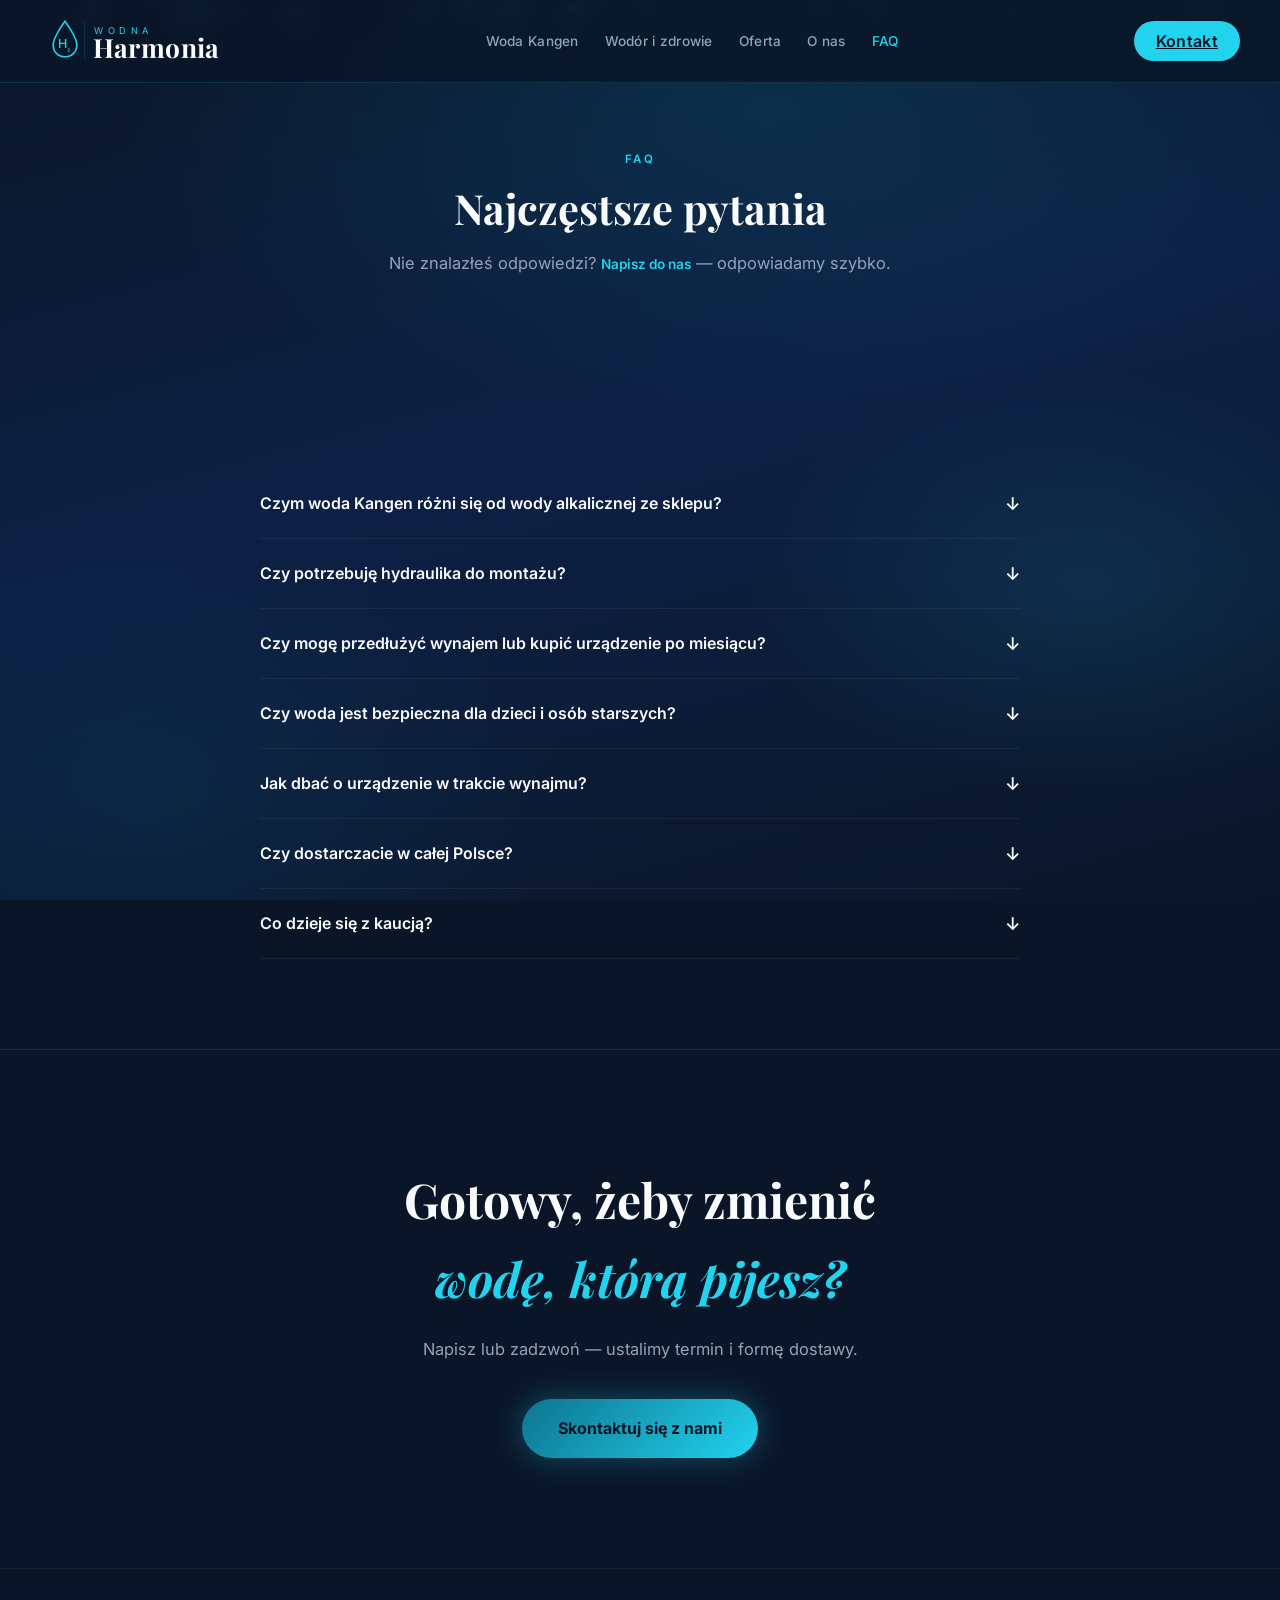
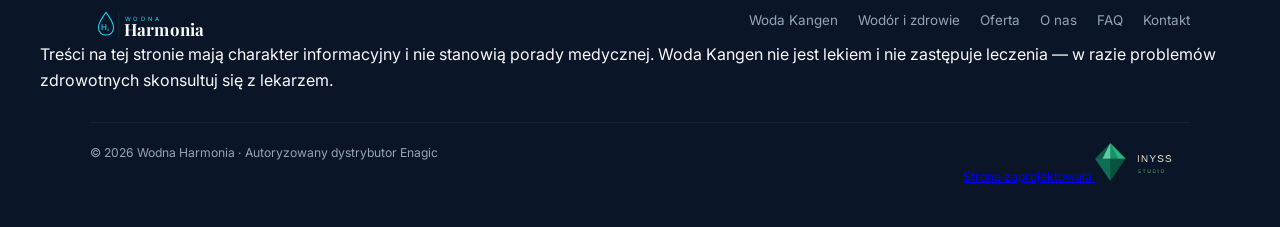
==== commit 31cfd230: "Add files via upload" ====
--- a/faq.html
+++ b/faq.html
@@ -18,7 +18,6 @@
     {"@type":"Question","name":"Czy potrzebuję hydraulika do montażu jonizatora?","acceptedAnswer":{"@type":"Answer","text":"Nie. Urządzenie podłącza się do standardowego kranu kuchennego za pomocą dołączonego adaptera, bez przeróbek. Montaż zajmuje około 15 minut i nie wymaga narzędzi ani fachowca."}},
     {"@type":"Question","name":"Czy mogę przedłużyć wynajem lub kupić urządzenie po miesiącu?","acceptedAnswer":{"@type":"Answer","text":"Tak. Wynajem możesz przedłużyć o kolejny miesiąc. Jeśli zdecydujesz się na własny jonizator, jako autoryzowani dystrybutorzy Enagic pomożemy Ci go kupić."}},
     {"@type":"Question","name":"Czy woda Kangen jest bezpieczna dla dzieci i osób starszych?","acceptedAnswer":{"@type":"Answer","text":"Urządzenie produkuje również wodę o neutralnym pH 7,0 bez elektrolizy, odpowiednią do przygotowania mleka dla niemowląt i do przyjmowania leków. Woda do picia o pH 8,5–9,5 jest przeznaczona dla całej rodziny."}},
-    {"@type":"Question","name":"Czy woda Kangen leczy choroby?","acceptedAnswer":{"@type":"Answer","text":"Nie. Woda Kangen nie jest lekiem i nie zastępuje leczenia. Może wspierać codzienne nawodnienie i zdrowe nawyki. Przywoływane badania dotyczą wodoru molekularnego i mają charakter informacyjny."}},
     {"@type":"Question","name":"Czy dostarczacie jonizator w całej Polsce?","acceptedAnswer":{"@type":"Answer","text":"Tak, wysyłamy kurierem na terenie całej Polski. Szczegóły dostawy ustalamy indywidualnie przy pierwszym kontakcie."}},
     {"@type":"Question","name":"Co dzieje się z kaucją za wynajem?","acceptedAnswer":{"@type":"Answer","text":"Kaucja jest w pełni zwrotna po zakończeniu wynajmu i zwrocie sprawnego urządzenia."}}
   ]
@@ -38,7 +37,7 @@
 <nav>
   <div class="nav-logo">
     <a href="index.html" aria-label="Wodna Harmonia — strona główna">
-      <svg height="38" viewBox="0 0 160 38" fill="none" xmlns="http://www.w3.org/2000/svg">
+      <svg height="50" viewBox="0 0 160 38" fill="none" xmlns="http://www.w3.org/2000/svg">
         <path d="M19 4 C19 4 10 16 10 22 C10 27.5 14 31 19 31 C24 31 28 27.5 28 22 C28 16 19 4 19 4Z" fill="none" stroke="#22d3ee" stroke-width="1.2"/>
         <text x="13.5" y="24.5" font-size="9.5" font-weight="500" fill="#22d3ee" font-family="Inter,sans-serif">H</text>
         <text x="20.5" y="25.5" font-size="6" font-weight="400" fill="#22d3ee" font-family="Inter,sans-serif">₂</text>
@@ -48,16 +47,18 @@
       </svg>
     </a>
   </div>
-  <button class="nav-toggle" id="navToggle" aria-label="Otwórz menu" aria-expanded="false">
-    <span></span><span></span><span></span>
-  </button>
   <div class="nav-links" id="navLinks">
     <a href="woda-kangen.html">Woda Kangen</a>
     <a href="wodor-i-zdrowie.html">Wodór i zdrowie</a>
     <a href="oferta.html">Oferta</a>
     <a href="o-nas.html">O nas</a>
     <a href="faq.html" class="active" aria-current="page">FAQ</a>
+  </div>
+  <div class="nav-right">
     <a href="kontakt.html" class="nav-cta">Kontakt</a>
+    <button class="nav-toggle" id="navToggle" aria-label="Otwórz menu" aria-expanded="false">
+      <span></span><span></span><span></span>
+    </button>
   </div>
 </nav>
 
@@ -89,12 +90,8 @@
         <div class="faq-a">Urządzenie produkuje również wodę o neutralnym pH 7,0 (bez elektrolizy) — odpowiednią do przygotowania mleka dla niemowląt i do przyjmowania leków. Woda do picia o pH 8,5–9,5 jest przeznaczona dla całej rodziny. W razie wątpliwości zdrowotnych warto skonsultować się z lekarzem.</div>
       </div>
       <div class="faq-item">
-        <button class="faq-q">Czy woda Kangen leczy choroby?<span class="faq-arrow">↓</span></button>
-        <div class="faq-a">Nie. Woda Kangen nie jest lekiem i nie zastępuje leczenia. Może natomiast wspierać codzienne nawodnienie i zdrowe nawyki. Przywoływane na stronie badania dotyczą wodoru molekularnego i mają charakter informacyjny — wiele z nich to wciąż prace o niewielkiej skali. Więcej na podstronie <a href="wodor-i-zdrowie.html" class="teaser-link">Wodór i zdrowie</a>.</div>
-      </div>
-      <div class="faq-item">
         <button class="faq-q">Jak dbać o urządzenie w trakcie wynajmu?<span class="faq-arrow">↓</span></button>
-        <div class="faq-a">Konserwacja jest prosta: urządzenie samo płucze elektrody po użyciu, a okresowo wykonuje się czyszczenie kwaskiem cytrynowym (ok. 10 minut). Cały protokół pokazujemy przy starcie — nic skomplikowanego.</div>
+        <div class="faq-a">Konserwacja jest bardzo prosta: urządzenie samo płucze elektrody po każdym użyciu, a okresowe czyszczenie kwaskiem cytrynowym przebiega niemal samoczynnie — wystarczy uruchomić wybrany program, a resztę zrobi za Ciebie. Cały protokół pokazujemy przy starcie wynajmu.</div>
       </div>
       <div class="faq-item">
         <button class="faq-q">Czy dostarczacie w całej Polsce?<span class="faq-arrow">↓</span></button>
@@ -137,14 +134,12 @@
       <a href="kontakt.html">Kontakt</a>
     </div>
   </div>
+  <div class="footer-disclaimer">Treści na tej stronie mają charakter informacyjny i nie stanowią porady medycznej. Woda Kangen nie jest lekiem i nie zastępuje leczenia — w razie problemów zdrowotnych skonsultuj się z lekarzem.</div>
   <div class="footer-bottom">
     <div>© 2026 Wodna Harmonia · Autoryzowany dystrybutor Enagic</div>
-    <div>Treści na tej stronie mają charakter informacyjny i nie stanowią porady medycznej. Woda Kangen nie jest lekiem i nie zastępuje leczenia — w razie problemów zdrowotnych skonsultuj się z lekarzem.</div>
-  </div>
-  <div class="footer-credit">
-    <span>Stronę zaprojektowała</span>
-    <a href="https://inyss-studio.pl" target="_blank" rel="noopener">
-      <img width="125" height="50" loading="lazy" decoding="async" src="[data-uri]" alt="Inyss Studio">
+    <a href="https://inyss-studio.pl" target="_blank" rel="noopener" class="footer-credit-inline">
+      <span>Stronę zaprojektowała</span>
+      <img width="95" height="38" loading="lazy" decoding="async" src="[data-uri]" alt="Inyss Studio">
     </a>
   </div>
 </footer>
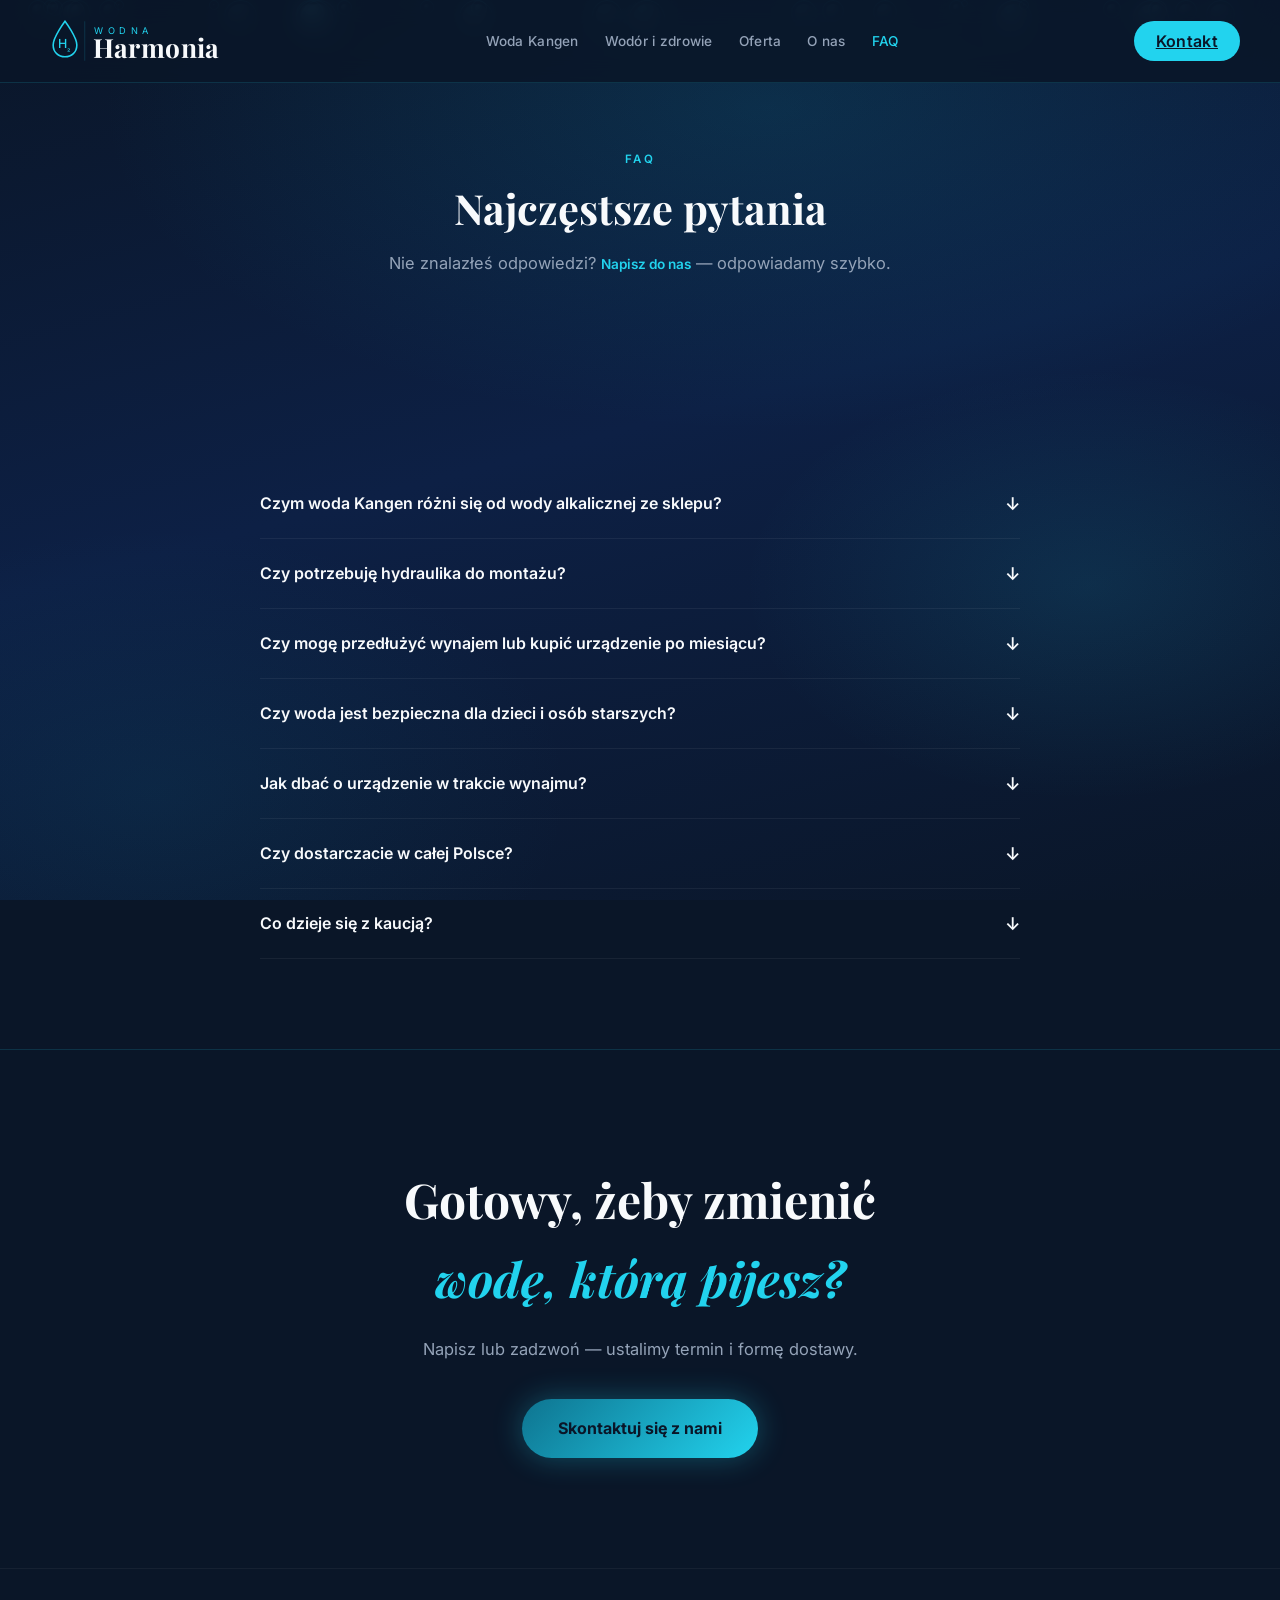
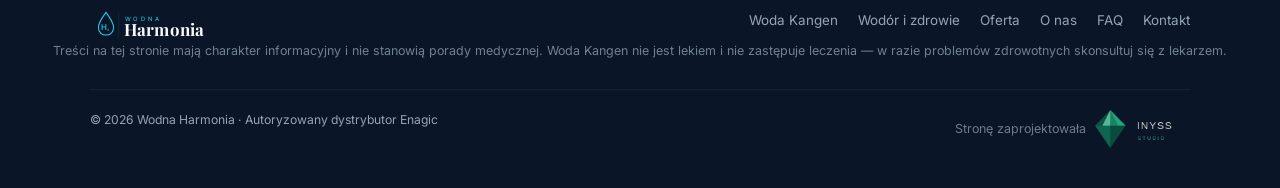
==== commit f178fe8b: "Add files via upload" ====
--- a/faq.html
+++ b/faq.html
@@ -134,11 +134,11 @@
       <a href="kontakt.html">Kontakt</a>
     </div>
   </div>
-  <div class="footer-disclaimer">Treści na tej stronie mają charakter informacyjny i nie stanowią porady medycznej. Woda Kangen nie jest lekiem i nie zastępuje leczenia — w razie problemów zdrowotnych skonsultuj się z lekarzem.</div>
+  <div class="footer-disclaimer" style="font-size:0.78rem;color:rgba(148,163,184,0.75);line-height:1.6;text-align:center;">Treści na tej stronie mają charakter informacyjny i nie stanowią porady medycznej. Woda Kangen nie jest lekiem i nie zastępuje leczenia — w razie problemów zdrowotnych skonsultuj się z lekarzem.</div>
   <div class="footer-bottom">
     <div>© 2026 Wodna Harmonia · Autoryzowany dystrybutor Enagic</div>
-    <a href="https://inyss-studio.pl" target="_blank" rel="noopener" class="footer-credit-inline">
-      <span>Stronę zaprojektowała</span>
+    <a href="https://inyss-studio.pl" target="_blank" rel="noopener" class="footer-credit-inline" style="display:inline-flex;align-items:center;gap:9px;text-decoration:none;opacity:0.9;">
+      <span style="font-size:0.78rem;color:rgba(148,163,184,0.8);white-space:nowrap;">Stronę zaprojektowała</span>
       <img width="95" height="38" loading="lazy" decoding="async" src="[data-uri]" alt="Inyss Studio">
     </a>
   </div>
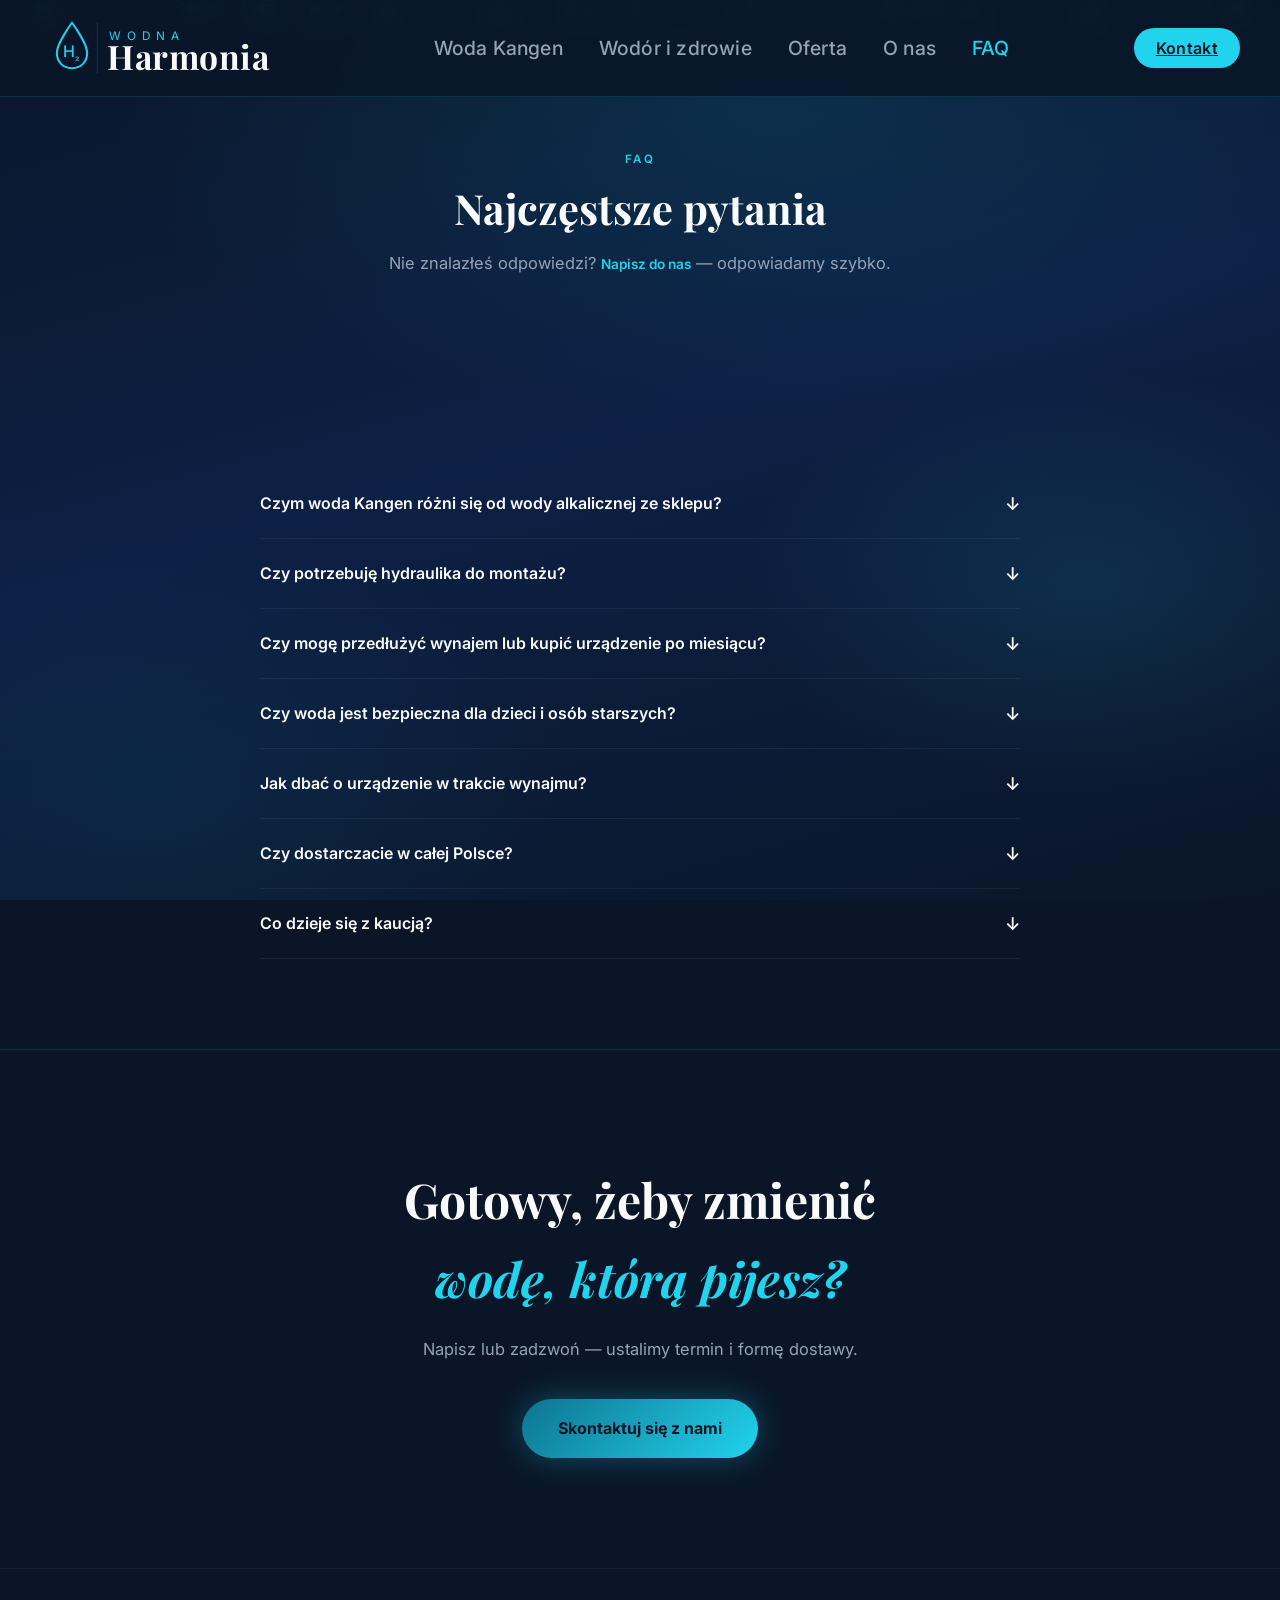
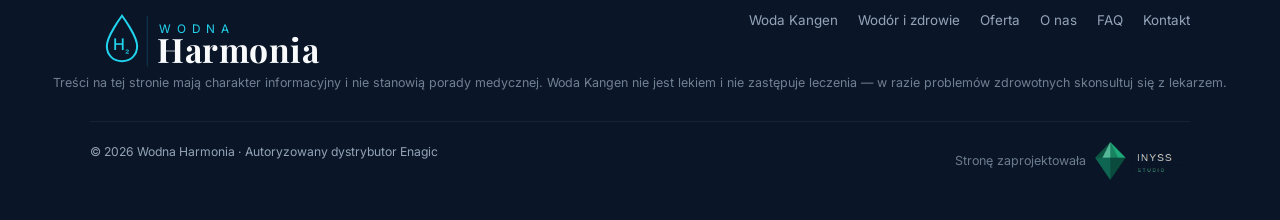
==== commit 7a903634: "Add files via upload" ====
--- a/faq.html
+++ b/faq.html
@@ -28,6 +28,14 @@
 <link rel="preconnect" href="https://fonts.gstatic.com" crossorigin>
 <link href="https://fonts.googleapis.com/css2?family=Playfair+Display:wght@700;900&family=Inter:wght@300;400;500;600&display=swap" rel="stylesheet">
 <link rel="stylesheet" href="assets/styles.css">
+<style>
+/* NAV inline — niezależne od cache/wersji styles.css */
+.nav-logo svg{height:64px !important;width:auto}
+.nav-links{display:flex;justify-content:center;align-items:center;gap:36px;text-align:center}
+.nav-links a{font-size:1.22rem !important;font-weight:500;letter-spacing:0.01em;color:#94a3b8;text-decoration:none;transition:color 0.2s;white-space:nowrap}
+.nav-links a:hover,.nav-links a.active{color:#22d3ee}
+@media(max-width:820px){.nav-logo svg{height:52px !important}.nav-links a{font-size:1.1rem !important;text-align:center}}
+</style>
 </head>
 <body>
 
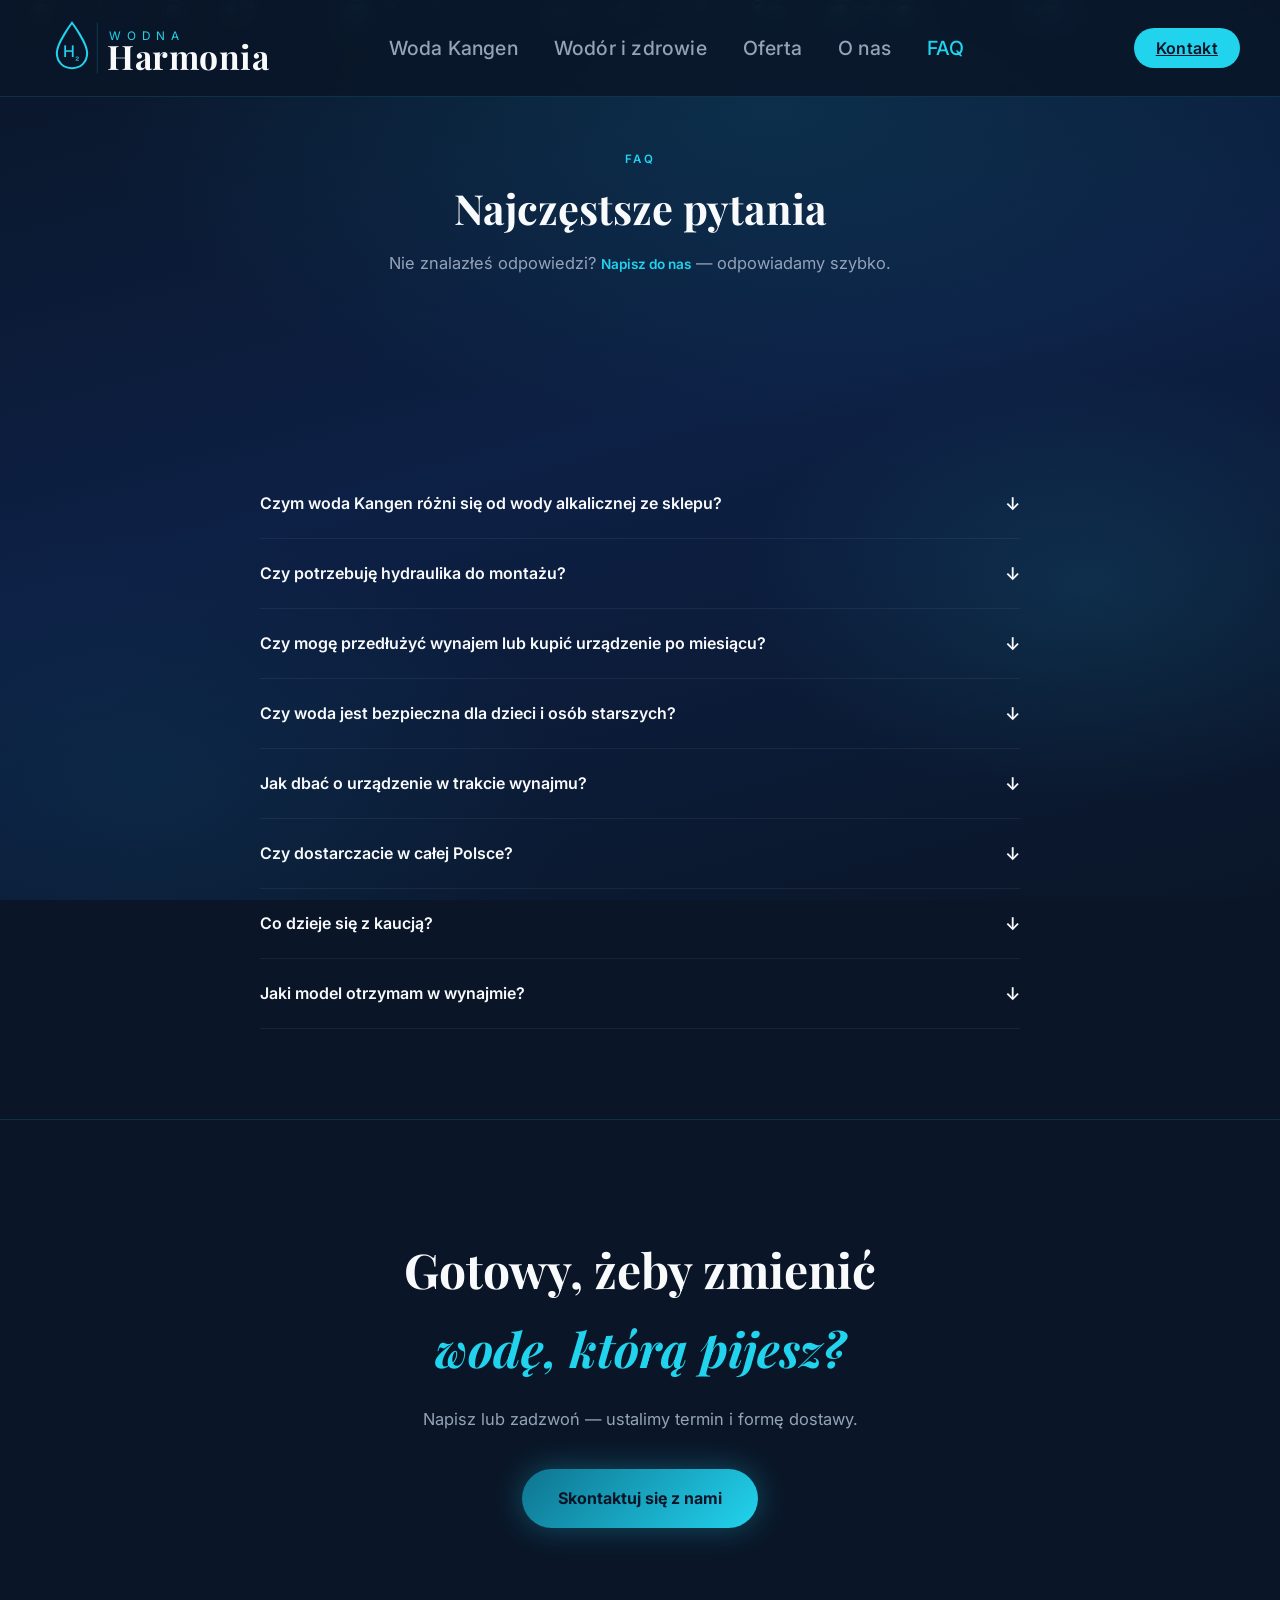
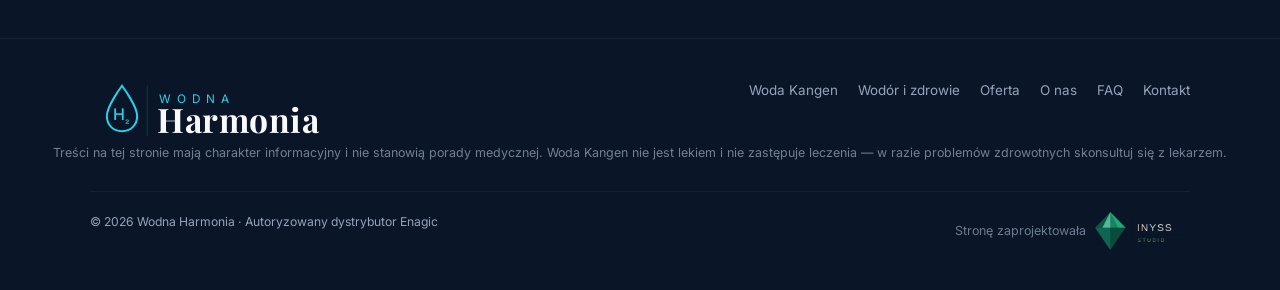
==== commit 1820dfa3: "Add files via upload" ====
--- a/faq.html
+++ b/faq.html
@@ -31,10 +31,10 @@
 <style>
 /* NAV inline — niezależne od cache/wersji styles.css */
 .nav-logo svg{height:64px !important;width:auto}
-.nav-links{display:flex;justify-content:center;align-items:center;gap:36px;text-align:center}
+.nav-links{display:flex;justify-content:center;align-items:center;gap:36px;text-align:center;margin-left:-90px}
 .nav-links a{font-size:1.22rem !important;font-weight:500;letter-spacing:0.01em;color:#94a3b8;text-decoration:none;transition:color 0.2s;white-space:nowrap}
 .nav-links a:hover,.nav-links a.active{color:#22d3ee}
-@media(max-width:820px){.nav-logo svg{height:52px !important}.nav-links a{font-size:1.1rem !important;text-align:center}}
+@media(max-width:820px){.nav-logo svg{height:52px !important}.nav-links{margin-left:0}.nav-links a{font-size:1.1rem !important;text-align:center}}
 </style>
 </head>
 <body>
@@ -109,6 +109,10 @@
         <button class="faq-q">Co dzieje się z kaucją?<span class="faq-arrow">↓</span></button>
         <div class="faq-a">Kaucja jest w pełni zwrotna po zakończeniu wynajmu i zwrocie sprawnego urządzenia. Jej wysokość ustalamy indywidualnie.</div>
       </div>
+      <div class="faq-item">
+        <button class="faq-q">Jaki model otrzymam w wynajmie?<span class="faq-arrow">↓</span></button>
+        <div class="faq-a">W wynajmie udostępniamy Enagic Leveluk K8 — najmocniejszy model w serii, z 8 platynowo-tytanowymi płytami i pełnym panelem dotykowym.</div>
+      </div>
     </div>
   </div>
 </section>
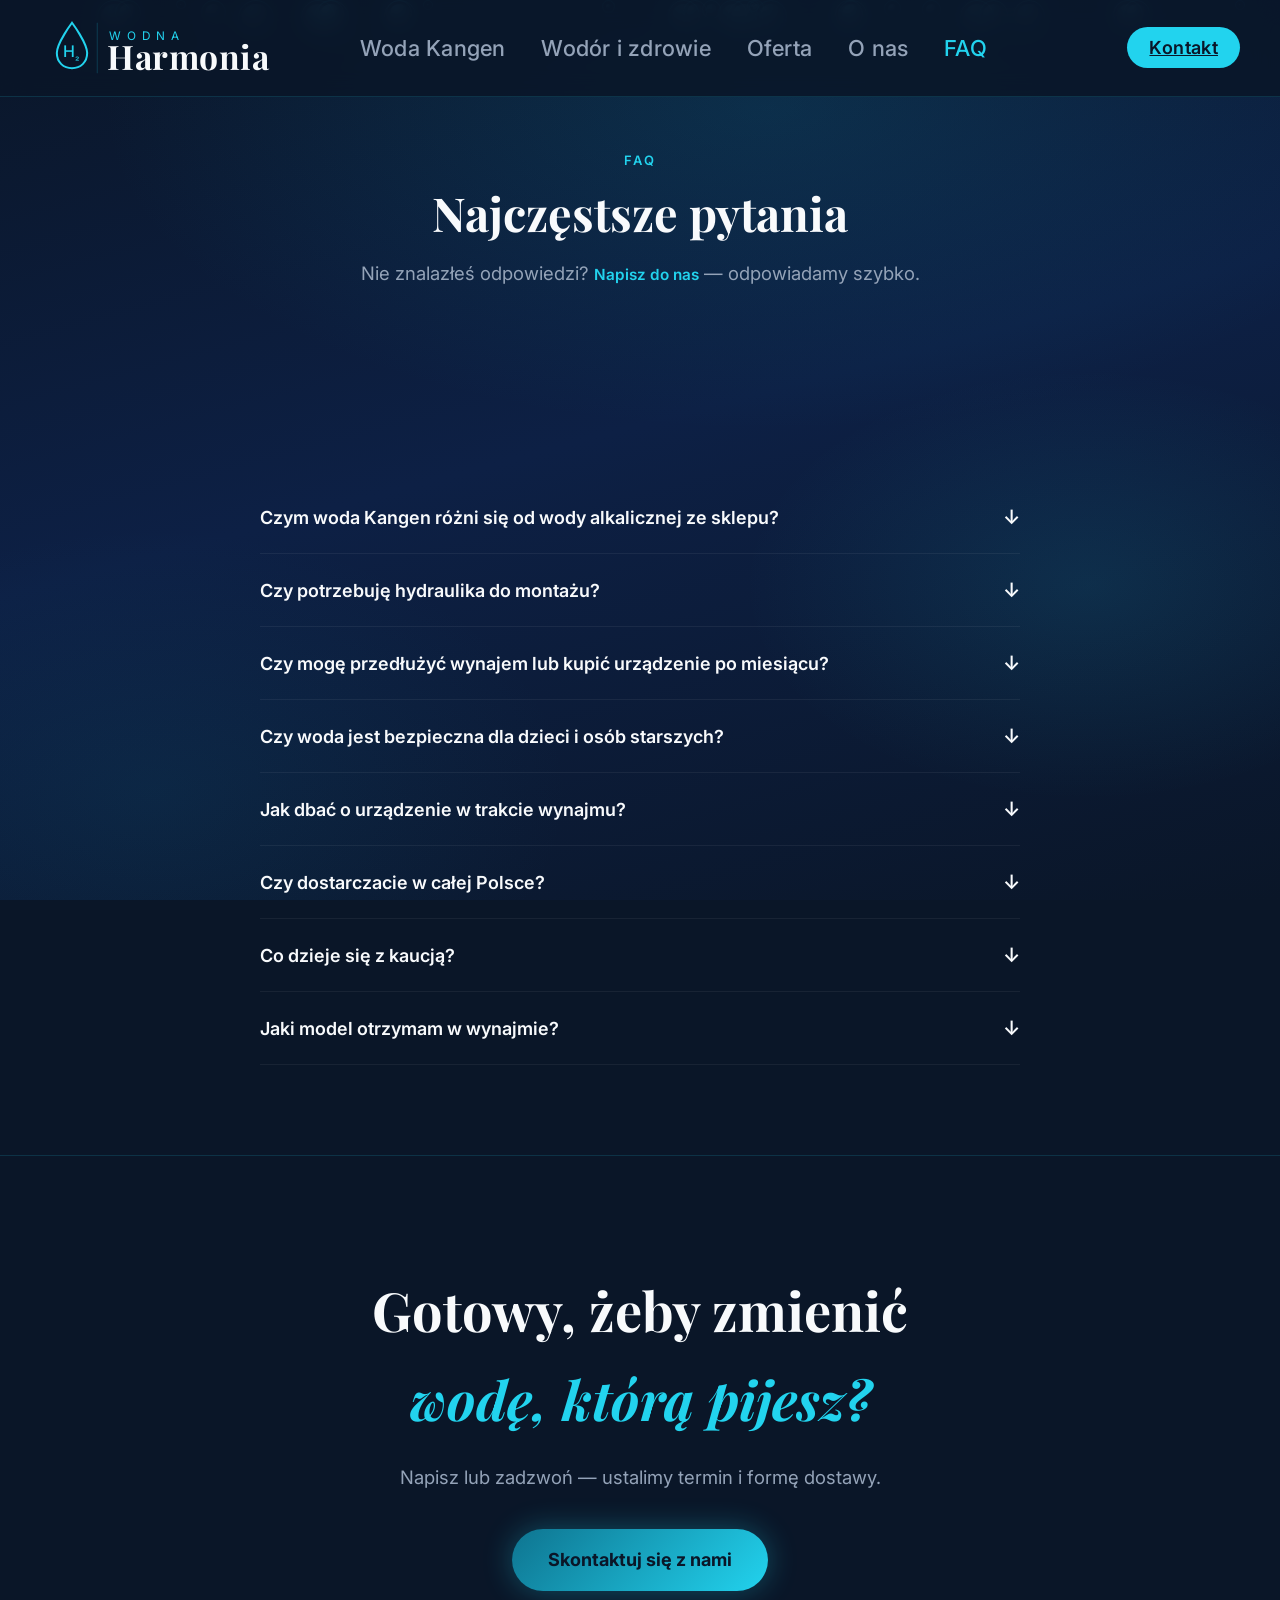
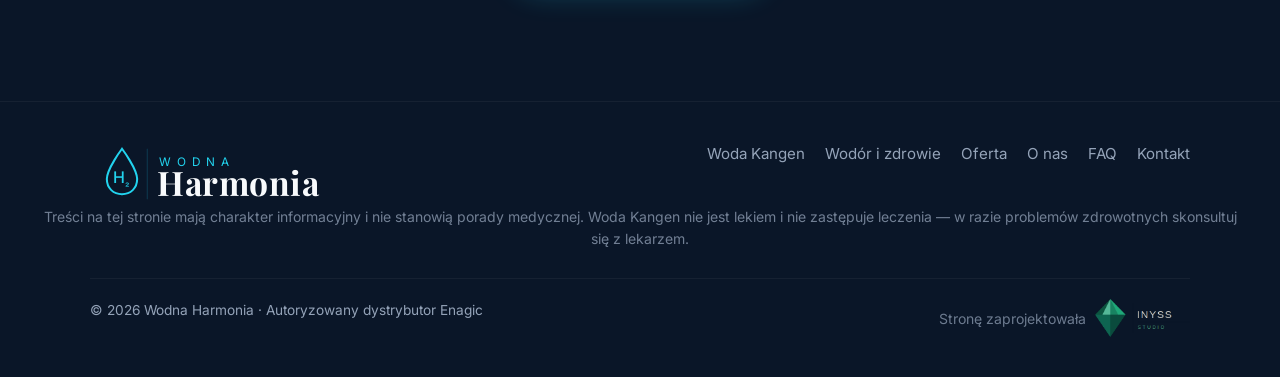
==== commit cce5970b: "Add files via upload" ====
--- a/faq.html
+++ b/faq.html
@@ -35,6 +35,8 @@
 .nav-links a{font-size:1.22rem !important;font-weight:500;letter-spacing:0.01em;color:#94a3b8;text-decoration:none;transition:color 0.2s;white-space:nowrap}
 .nav-links a:hover,.nav-links a.active{color:#22d3ee}
 @media(max-width:820px){.nav-logo svg{height:52px !important}.nav-links{margin-left:0}.nav-links a{font-size:1.1rem !important;text-align:center}}
+/* GLOBALNY ROZMIAR CZCIONKI */
+html{font-size:112.5%}
 </style>
 </head>
 <body>
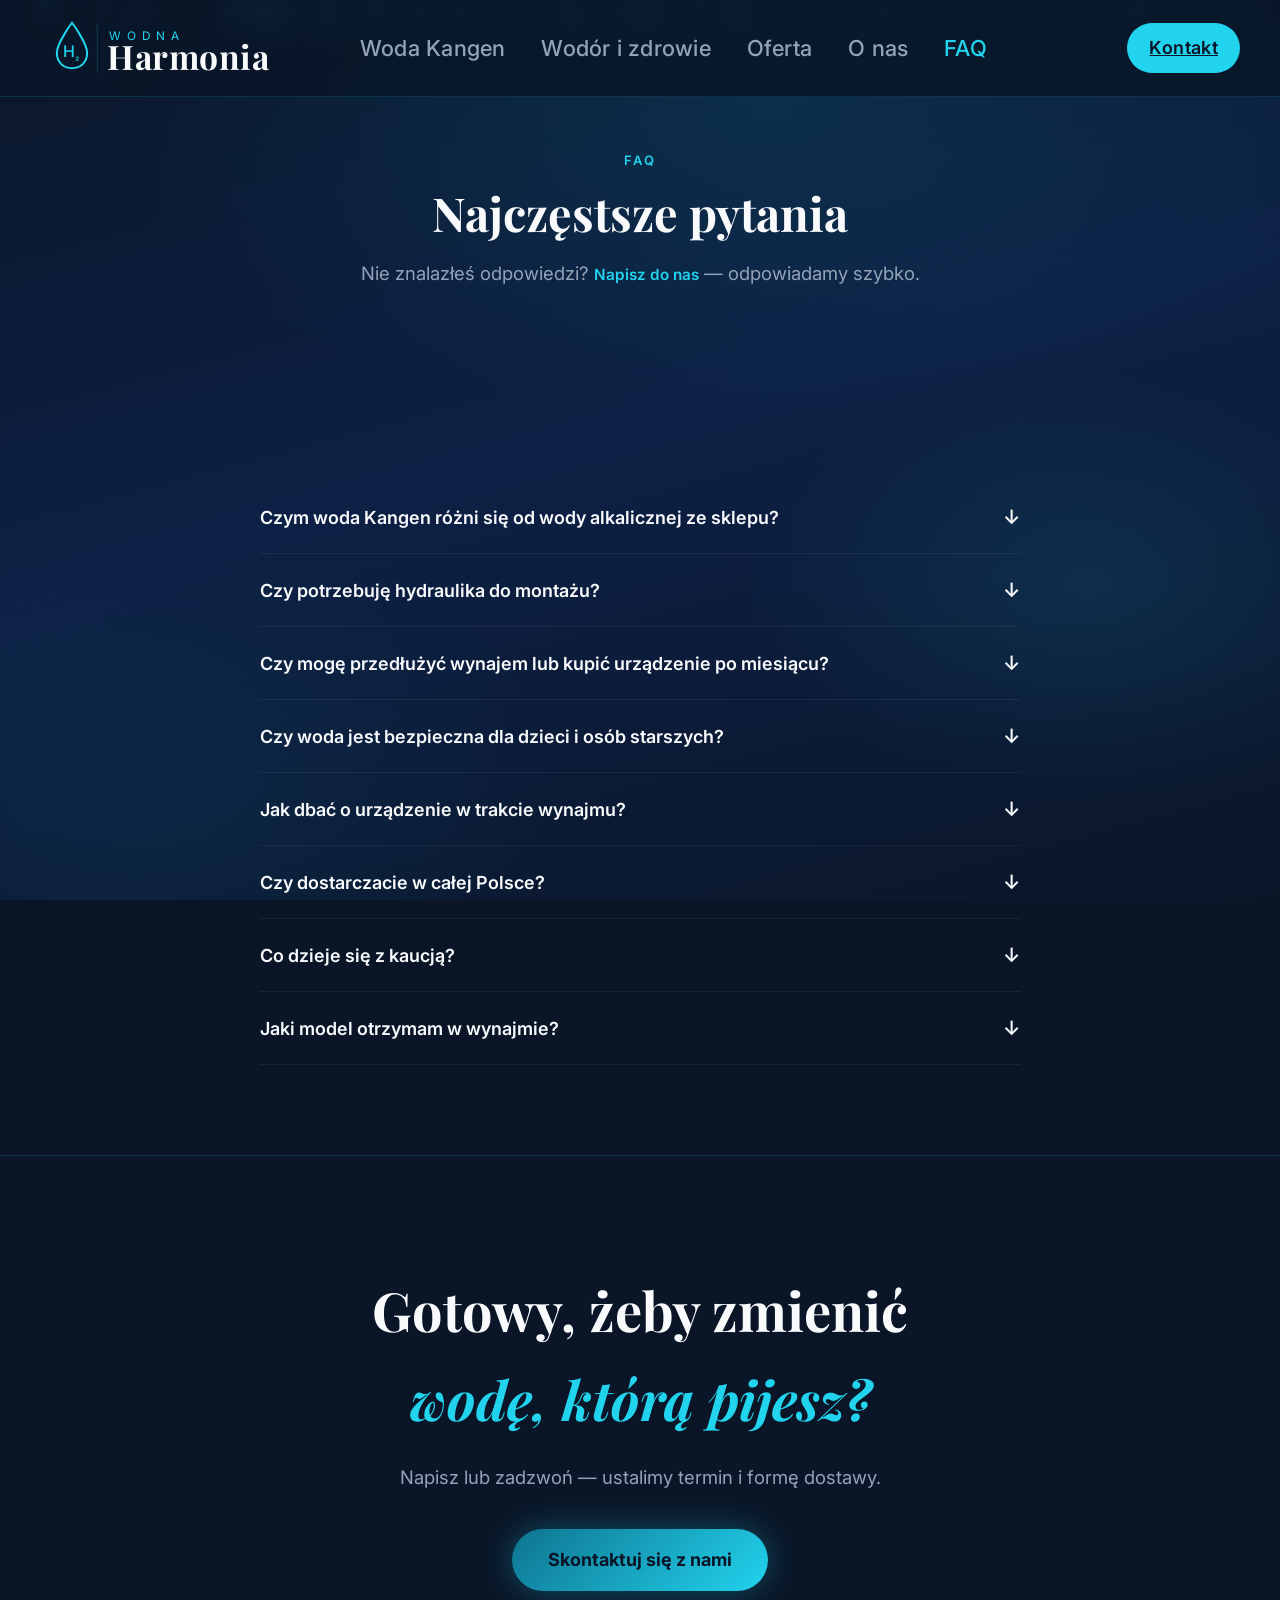
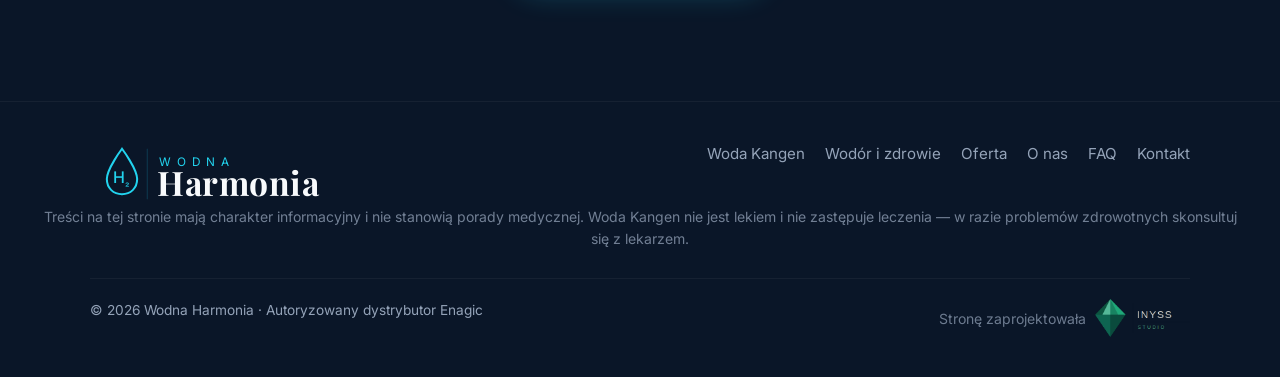
==== commit 413715ce: "Add files via upload" ====
--- a/faq.html
+++ b/faq.html
@@ -26,7 +26,7 @@
 <link rel="icon" type="image/svg+xml" href="data:image/svg+xml,<svg xmlns='http://www.w3.org/2000/svg' viewBox='0 0 32 32'><rect width='32' height='32' rx='6' fill='%230a1628'/><path d='M16 4 C16 4 8 14 8 19 C8 23.4 11.6 27 16 27 C20.4 27 24 23.4 24 19 C24 14 16 4 16 4Z' fill='none' stroke='%2322d3ee' stroke-width='1.5'/><text x='11' y='21' font-size='9' font-weight='500' fill='%2322d3ee' font-family='Inter,sans-serif'>H</text><text x='18' y='22' font-size='6' fill='%2322d3ee' font-family='Inter,sans-serif'>₂</text></svg>">
 <link rel="preconnect" href="https://fonts.googleapis.com">
 <link rel="preconnect" href="https://fonts.gstatic.com" crossorigin>
-<link href="https://fonts.googleapis.com/css2?family=Playfair+Display:wght@700;900&family=Inter:wght@300;400;500;600&display=swap" rel="stylesheet">
+<link rel="preload" as="style" href="https://fonts.googleapis.com/css2?family=Playfair+Display:wght@700;900&family=Inter:wght@300;400;500;600&display=swap"><link href="https://fonts.googleapis.com/css2?family=Playfair+Display:wght@700;900&family=Inter:wght@300;400;500;600&display=swap" rel="stylesheet" media="print" onload="this.media='all'"><noscript><link href="https://fonts.googleapis.com/css2?family=Playfair+Display:wght@700;900&family=Inter:wght@300;400;500;600&display=swap" rel="stylesheet"></noscript>
 <link rel="stylesheet" href="assets/styles.css">
 <style>
 /* NAV inline — niezależne od cache/wersji styles.css */
@@ -37,6 +37,13 @@
 @media(max-width:820px){.nav-logo svg{height:52px !important}.nav-links{margin-left:0}.nav-links a{font-size:1.1rem !important;text-align:center}}
 /* GLOBALNY ROZMIAR CZCIONKI */
 html{font-size:112.5%}
+/* NAV mobile fix — Kontakt i hamburger obok siebie */
+.nav-right{display:flex;flex-direction:row;align-items:center;flex-wrap:nowrap;gap:10px;justify-self:end}
+@media(max-width:880px){
+  nav{padding:10px 16px;gap:10px}
+  .nav-cta{padding:8px 16px !important;font-size:0.95rem !important;white-space:nowrap}
+  .nav-toggle{flex-shrink:0}
+}
 </style>
 </head>
 <body>
